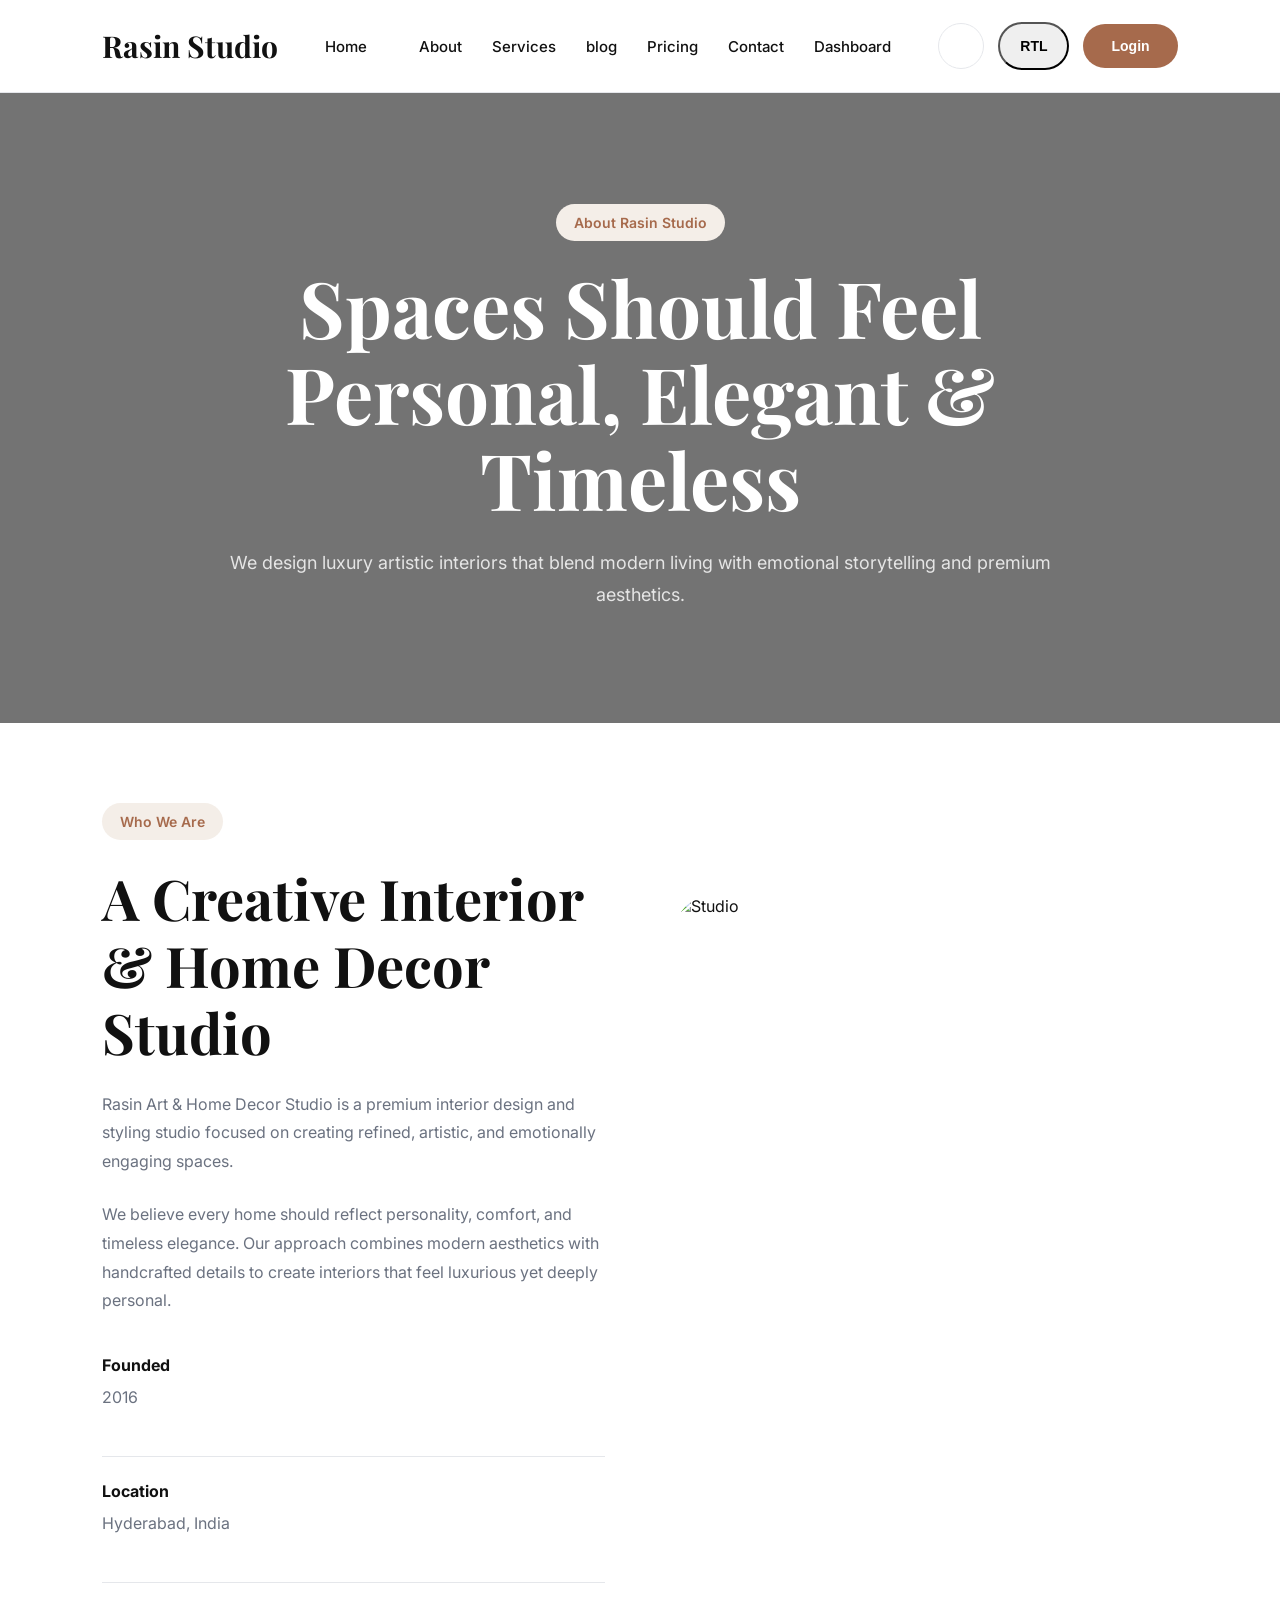
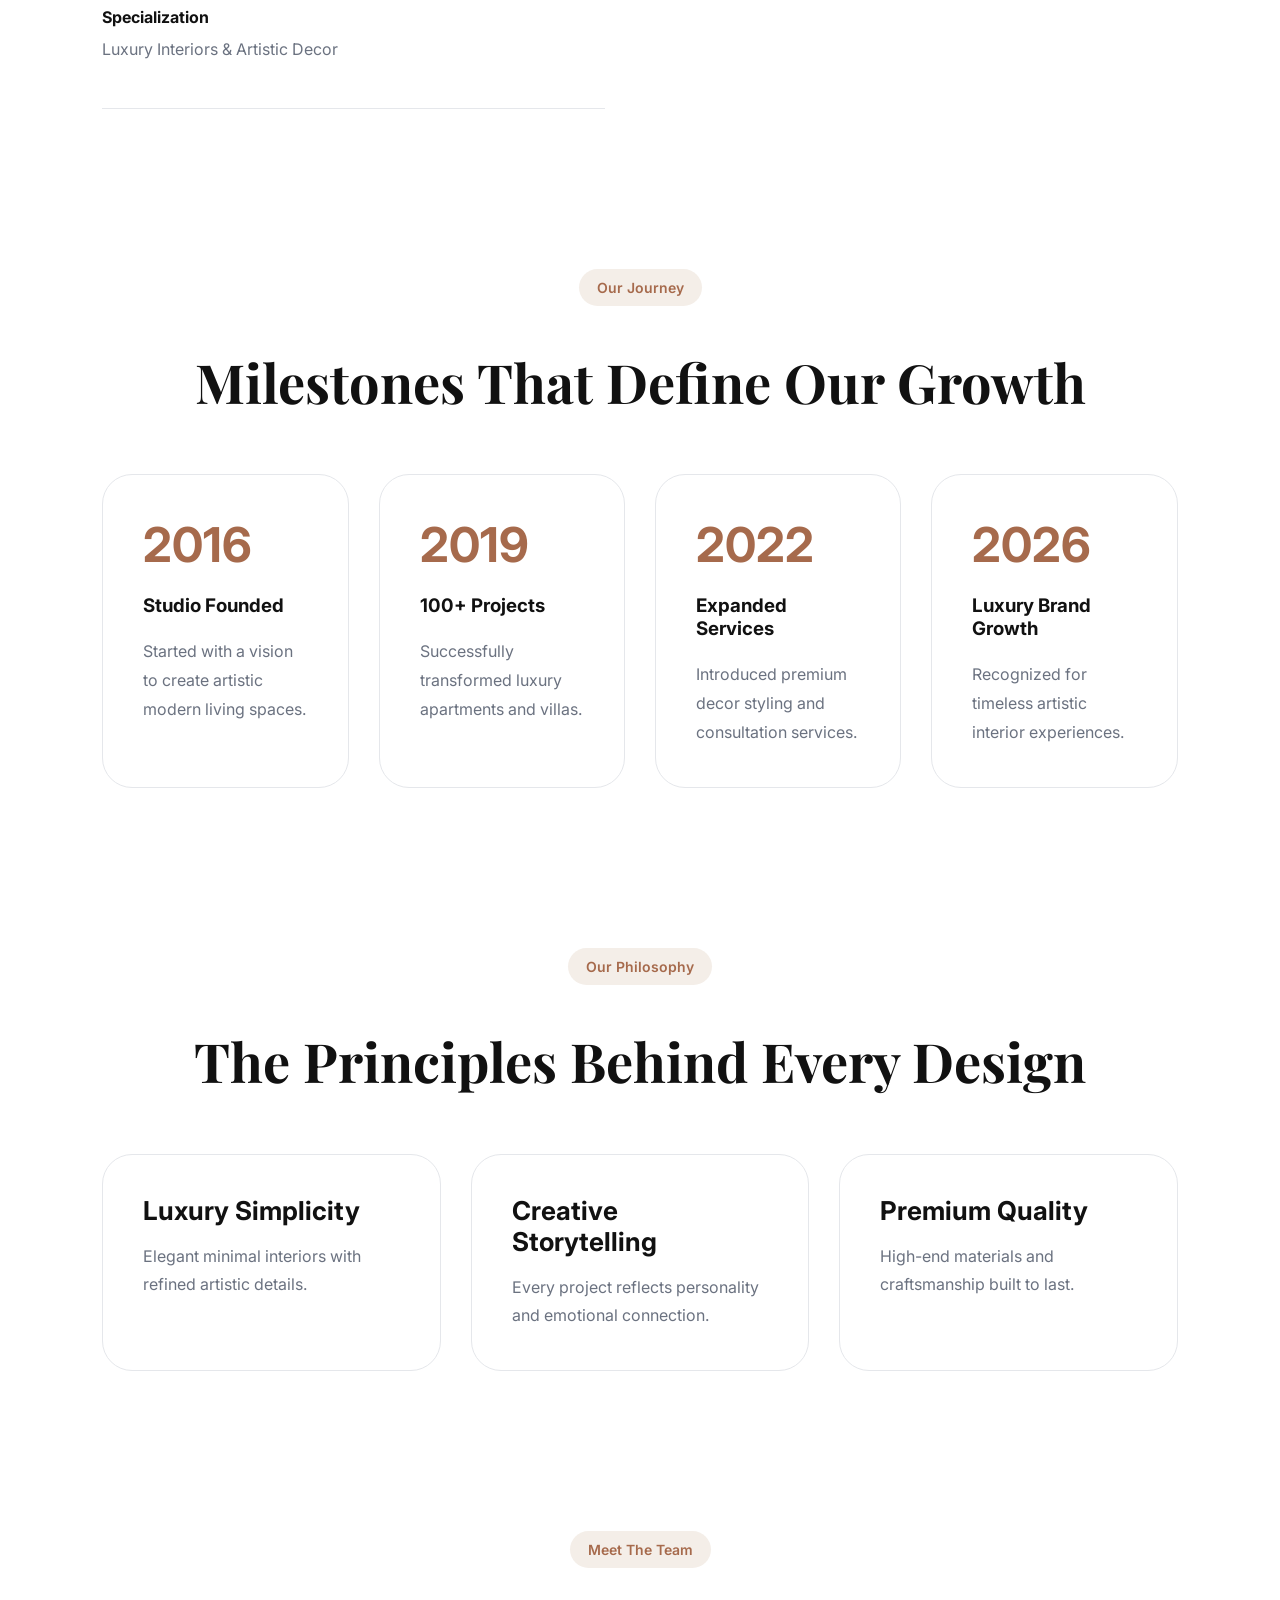
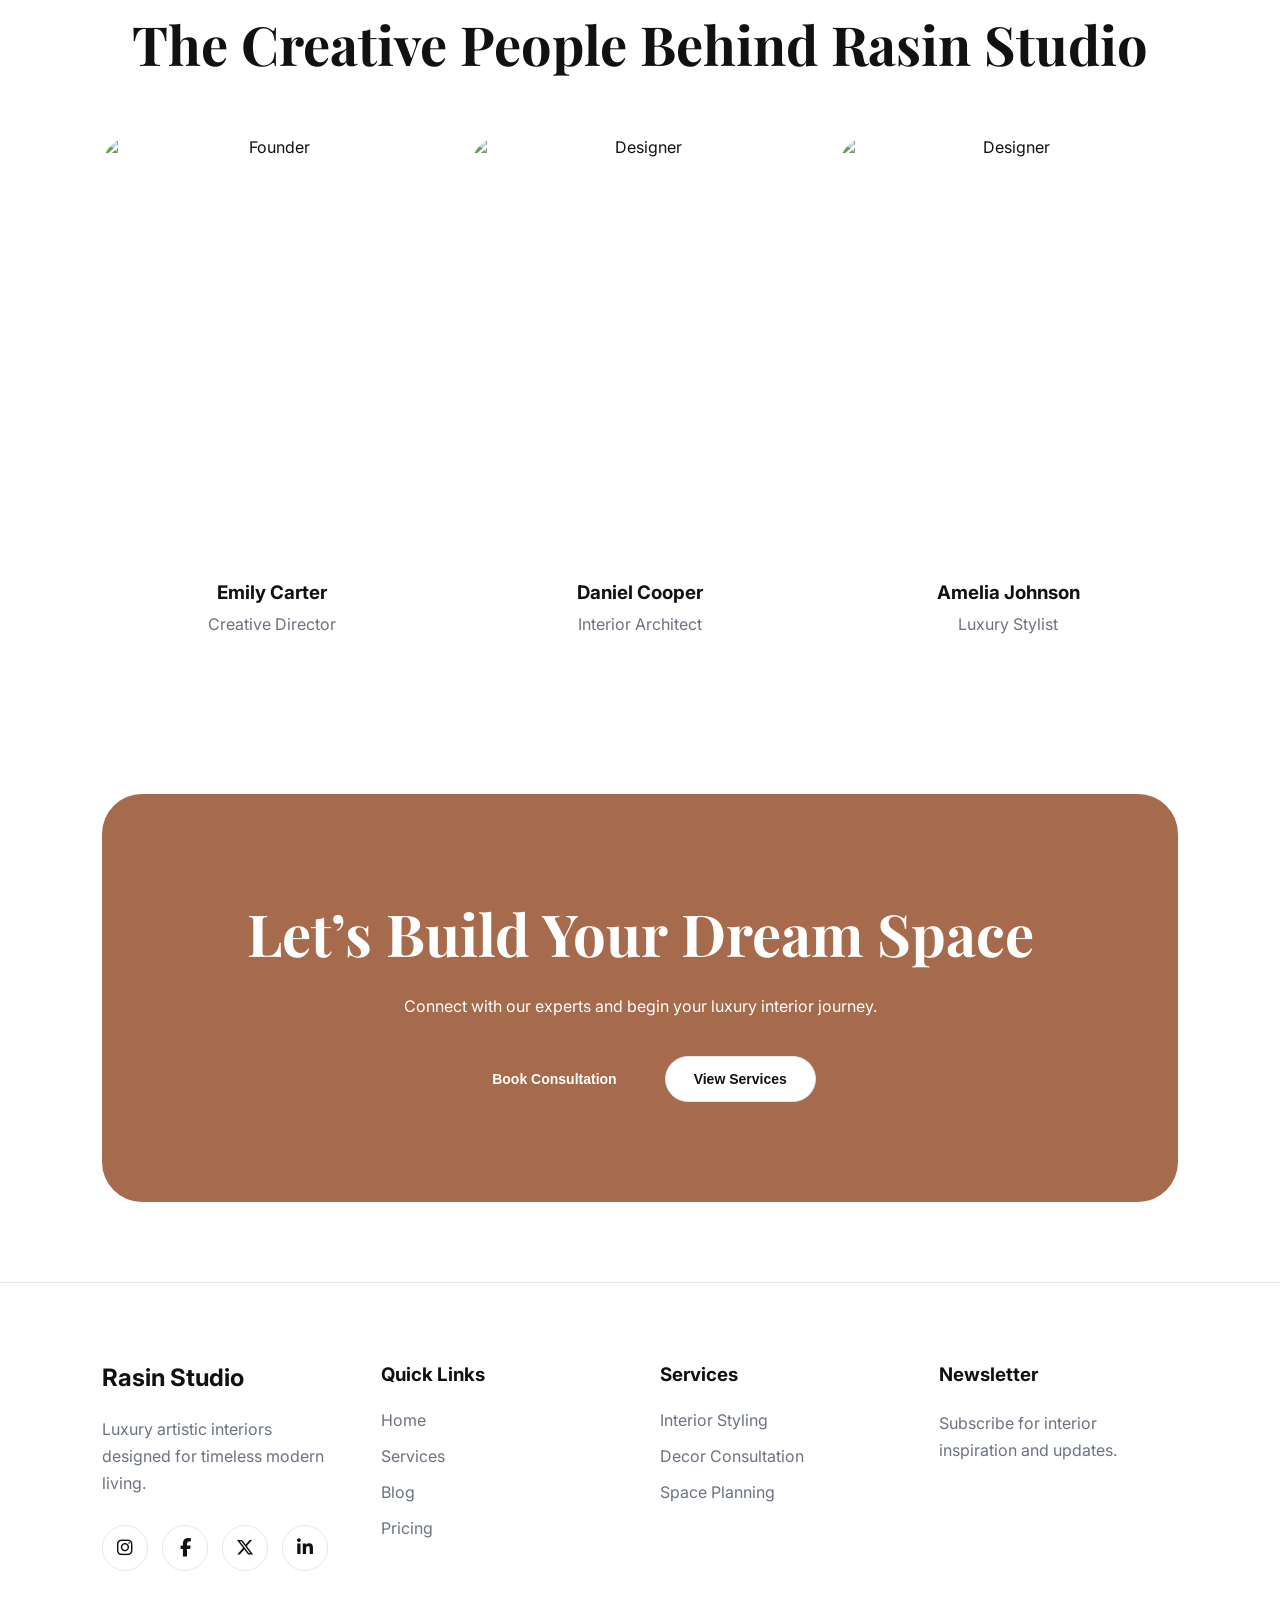
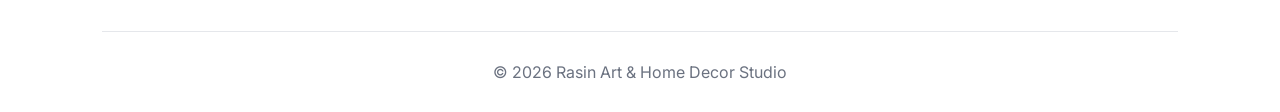
==== about.html @ 65323e66 "first commit" ====
<!DOCTYPE html>
<html lang="en">

<head>

  <meta charset="UTF-8">
  <meta name="viewport" content="width=device-width, initial-scale=1.0">

  <title>About Us - Rasin Studio</title>

  <!-- GOOGLE FONTS -->

  <link rel="preconnect" href="https://fonts.googleapis.com">
  <link rel="preconnect" href="https://fonts.gstatic.com" crossorigin>

  <link href="https://fonts.googleapis.com/css2?family=Inter:wght@400;500;600;700&family=Playfair+Display:wght@500;600;700&display=swap" rel="stylesheet">

  <!-- LUCIDE -->

  <script src="https://unpkg.com/lucide@latest"></script>

  <!-- FONT AWESOME -->

  <link rel="stylesheet" href="https://cdnjs.cloudflare.com/ajax/libs/font-awesome/6.5.1/css/all.min.css">

  <!-- CSS -->

  <link rel="stylesheet" href="about.css">

</head>

<body>

  <!-- TOP BAR -->

  

  <!-- HEADER -->

  <header class="header">

    <div class="logo">

      <h2>Rasin Studio</h2>

    </div>

    <nav class="navbar">

      <div class="nav-dropdown">

        <a href="#" class="nav-home">

          Home

          <i data-lucide="chevron-down"></i>

        </a>

        <div class="dropdown-menu">

          <a href="index.html">
            Home 1
          </a>

          <a href="home2.html">
            Home 2
          </a>

        </div>

      </div>

      <a href="about.html">About</a>
      <a href="#">Services</a>
      <a href="#">blog</a>
      <a href="#">Pricing</a>
      <a href="#">Contact</a>
      <a href="#">Dashboard</a>

    </nav>

    <div class="header-actions">

      <button class="icon-btn">
        <i data-lucide="moon"></i>
      </button>

      <button class="rtl-btn">
        RTL
      </button>

      <button class="primary-btn">
        Login
      </button>

    </div>

  </header>

  <!-- ABOUT HERO -->

  <section class="about-hero">

    <div class="hero-content">

      <span class="hero-tag">
        About Rasin Studio
      </span>

      <h1>
        Spaces Should Feel <br>
        Personal, Elegant & Timeless
      </h1>

      <p>
        We design luxury artistic interiors that blend modern living with emotional storytelling and premium aesthetics.
      </p>

    </div>

  </section>

  <!-- WHO WE ARE -->

  <section class="about-company">

    <div class="about-left">

      <span class="section-tag">
        Who We Are
      </span>

      <h2>
        A Creative Interior & Home Decor Studio
      </h2>

      <p>
        Rasin Art & Home Decor Studio is a premium interior design and styling studio focused on creating refined, artistic, and emotionally engaging spaces.
      </p>

      <p>
        We believe every home should reflect personality, comfort, and timeless elegance. Our approach combines modern aesthetics with handcrafted details to create interiors that feel luxurious yet deeply personal.
      </p>

      <div class="about-details">

        <div class="detail-item">

          <h4>Founded</h4>

          <p>2016</p>

        </div>

        <div class="detail-item">

          <h4>Location</h4>

          <p>Hyderabad, India</p>

        </div>

        <div class="detail-item">

          <h4>Specialization</h4>

          <p>Luxury Interiors & Artistic Decor</p>

        </div>

      </div>

    </div>

    <div class="about-right">

      <img src="https://images.unsplash.com/photo-1484154218962-a197022b5858?q=80&w=1200&auto=format&fit=crop" alt="Studio">

    </div>

  </section>

  <!-- OUR JOURNEY -->

  <section class="journey-section">

    <div class="section-title center">

      <span class="section-tag">
        Our Journey
      </span>

      <h2>
        Milestones That Define Our Growth
      </h2>

    </div>

    <div class="journey-grid">

      <div class="journey-card">

        <span>2016</span>

        <h3>Studio Founded</h3>

        <p>
          Started with a vision to create artistic modern living spaces.
        </p>

      </div>

      <div class="journey-card">

        <span>2019</span>

        <h3>100+ Projects</h3>

        <p>
          Successfully transformed luxury apartments and villas.
        </p>

      </div>

      <div class="journey-card">

        <span>2022</span>

        <h3>Expanded Services</h3>

        <p>
          Introduced premium decor styling and consultation services.
        </p>

      </div>

      <div class="journey-card">

        <span>2026</span>

        <h3>Luxury Brand Growth</h3>

        <p>
          Recognized for timeless artistic interior experiences.
        </p>

      </div>

    </div>

  </section>

  <!-- VALUES -->

  <section class="values-section">

    <div class="section-title center">

      <span class="section-tag">
        Our Philosophy
      </span>

      <h2>
        The Principles Behind Every Design
      </h2>

    </div>

    <div class="values-grid">

      <div class="value-card">

        <i data-lucide="sparkles"></i>

        <h3>Luxury Simplicity</h3>

        <p>
          Elegant minimal interiors with refined artistic details.
        </p>

      </div>

      <div class="value-card">

        <i data-lucide="palette"></i>

        <h3>Creative Storytelling</h3>

        <p>
          Every project reflects personality and emotional connection.
        </p>

      </div>

      <div class="value-card">

        <i data-lucide="shield-check"></i>

        <h3>Premium Quality</h3>

        <p>
          High-end materials and craftsmanship built to last.
        </p>

      </div>

    </div>

  </section>

  <!-- TEAM -->

  <section class="team-section">

    <div class="section-title center">

      <span class="section-tag">
        Meet The Team
      </span>

      <h2>
        The Creative People Behind Rasin Studio
      </h2>

    </div>

    <div class="team-grid">

      <div class="team-card">

        <img src="https://images.unsplash.com/photo-1494790108377-be9c29b29330?q=80&w=1200&auto=format&fit=crop" alt="Founder">

        <h3>Emily Carter</h3>

        <p>Creative Director</p>

      </div>

      <div class="team-card">

        <img src="https://images.unsplash.com/photo-1500648767791-00dcc994a43e?q=80&w=1200&auto=format&fit=crop" alt="Designer">

        <h3>Daniel Cooper</h3>

        <p>Interior Architect</p>

      </div>

      <div class="team-card">

        <img src="https://images.unsplash.com/photo-1438761681033-6461ffad8d80?q=80&w=1200&auto=format&fit=crop" alt="Designer">

        <h3>Amelia Johnson</h3>

        <p>Luxury Stylist</p>

      </div>

    </div>

  </section>

  <!-- CTA -->

  <section class="cta-section">

    <div class="cta-box">

      <h2>
        Let’s Build Your Dream Space
      </h2>

      <p>
        Connect with our experts and begin your luxury interior journey.
      </p>

      <div class="cta-buttons">

        <button class="primary-btn">
          Book Consultation
        </button>

        <button class="secondary-btn white-btn">
          View Services
        </button>

      </div>

    </div>

  </section>

  <!-- FOOTER -->

  <footer class="footer">

    <div class="footer-grid">

      <div>

        <h2>Rasin Studio</h2>

        <p>
          Luxury artistic interiors designed for timeless modern living.
        </p>

        <div class="social-icons">

          <a href="#">
            <i class="fa-brands fa-instagram"></i>
          </a>

          <a href="#">
            <i class="fa-brands fa-facebook-f"></i>
          </a>

          <a href="#">
            <i class="fa-brands fa-x-twitter"></i>
          </a>

          <a href="#">
            <i class="fa-brands fa-linkedin-in"></i>
          </a>

        </div>

      </div>

      <div>

        <h3>Quick Links</h3>

        <a href="#">Home</a>
        <a href="#">Services</a>
        <a href="#">Blog</a>
        <a href="#">Pricing</a>

      </div>

      <div>

        <h3>Services</h3>

        <a href="#">Interior Styling</a>
        <a href="#">Decor Consultation</a>
        <a href="#">Space Planning</a>

      </div>

      <div>

        <h3>Newsletter</h3>

        <p>
          Subscribe for interior inspiration and updates.
        </p>

      </div>

    </div>

    <div class="footer-bottom">

      <p>
        © 2026 Rasin Art & Home Decor Studio
      </p>

    </div>

  </footer>

  <!-- ICONS -->

  <script>
    lucide.createIcons();
  </script>

</body>

</html>
---- about.css ----
/* RESET */

*{
  margin:0;
  padding:0;
  box-sizing:border-box;
}

/* ROOT */

:root{

  --primary-color:#A66A4C;
  --secondary-color:#F4EEE8;

  --bg-color:#ffffff;
  --card-bg:#ffffff;

  --text-color:#111111;
  --light-text:#6B7280;

  --border-color:#E5E7EB;
}

/* BODY */

body{

  font-family:'Inter',sans-serif;

  background:var(--bg-color);

  color:var(--text-color);

  overflow-x:hidden;
}

/* GLOBAL */

img{
  width:100%;
  display:block;
}

section{
  padding:80px 8%;
}

a{
  text-decoration:none;
}

.center{
  text-align:center;
}


/* HEADER */

.header{

  width:100%;

  padding:22px 8%;

  display:flex;
  align-items:center;
  justify-content:space-between;

  position:sticky;
  top:0;

  z-index:1000;

  background:rgba(255,255,255,0.9);

  backdrop-filter:blur(12px);

  border-bottom:1px solid var(--border-color);
}

/* LOGO */

.logo h2{

  font-family:'Playfair Display',serif;

  font-size:30px;
}

/* NAVBAR */

.navbar{

  display:flex;
  align-items:center;

  gap:30px;
}

.navbar a{

  color:var(--text-color);

  font-size:15px;
  font-weight:500;

  transition:0.3s ease;
}

.navbar a:hover{

  color:var(--primary-color);
}

/* DROPDOWN */

.nav-dropdown{

  position:relative;
}

/* HOME LINK */

.nav-home{

  display:flex;
  align-items:center;

  gap:6px;
}

/* ICON */

.nav-home i{

  width:16px;
  height:16px;

  transition:0.3s ease;
}

/* ROTATE */

.nav-dropdown:hover .nav-home i{

  transform:rotate(180deg);
}

/* MENU */

.dropdown-menu{

  position:absolute;

  top:40px;
  left:0;

  width:180px;

  background:var(--card-bg);

  border:1px solid var(--border-color);

  border-radius:18px;

  padding:14px;

  display:flex;
  flex-direction:column;

  gap:10px;

  opacity:0;
  visibility:hidden;

  transform:translateY(10px);

  transition:0.3s ease;

  z-index:999;
}

/* SHOW */

.nav-dropdown:hover .dropdown-menu{

  opacity:1;
  visibility:visible;

  transform:translateY(0);
}

/* DROPDOWN LINKS */

.dropdown-menu a{

  padding:10px 14px;

  border-radius:12px;
}

.dropdown-menu a:hover{

  background:var(--secondary-color);

  color:var(--primary-color);
}

/* ACTIONS */

.header-actions{

  display:flex;
  align-items:center;

  gap:14px;
}

/* BUTTONS */

.primary-btn,
.secondary-btn{

  padding:14px 28px;

  border-radius:999px;

  font-size:14px;
  font-weight:600;

  cursor:pointer;

  transition:0.3s ease;
}

/* PRIMARY */

.primary-btn{

  background:var(--primary-color);

  color:white;

  border:none;
}

.primary-btn:hover{

  transform:translateY(-3px);
}
.rtl-btn{
   padding: 14px 20px;

  border-radius: 999px;

  font-size: 14px;
  font-weight: 600;

  cursor: pointer;

  transition: var(--transition);
}

/* SECONDARY */

.secondary-btn{

  background:transparent;

  border:1px solid var(--border-color);

  color:var(--text-color);
}

.secondary-btn:hover{

  border-color:var(--primary-color);

  color:var(--primary-color);
}

/* WHITE BTN */

.white-btn{

  background:white;

  color:#111111;
}

/* ICON BUTTON */

.icon-btn{

  width:46px;
  height:46px;

  border-radius:50%;

  border:1px solid var(--border-color);

  background:transparent;

  display:flex;
  align-items:center;
  justify-content:center;

  cursor:pointer;

  color:var(--text-color);
}

/* HERO */

.about-hero{

  min-height:70vh;

  display:flex;
  align-items:center;
  justify-content:center;

  text-align:center;

  background-image:url('https://images.unsplash.com/photo-1505693416388-ac5ce068fe85?q=80&w=1400&auto=format&fit=crop');

  background-size:cover;
  background-position:center;

  position:relative;
}

.about-hero::before{

  content:"";

  position:absolute;

  inset:0;

  background:rgba(0,0,0,0.55);
}

.hero-content{

  position:relative;

  z-index:10;

  max-width:900px;
}

/* TAG */

.hero-tag,
.section-tag{

  display:inline-block;

  padding:10px 18px;

  background:var(--secondary-color);

  color:var(--primary-color);

  border-radius:999px;

  margin-bottom:24px;

  font-size:14px;
  font-weight:600;
}

/* HERO TEXT */

.hero-content h1{

  font-size:78px;

  line-height:1.1;

  color:white;

  font-family:'Playfair Display',serif;

  margin-bottom:24px;
}

.hero-content p{

  font-size:18px;

  line-height:1.8;

  color:#e5e5e5;
}

/* ABOUT COMPANY */

.about-company{

  display:grid;
  grid-template-columns:repeat(2,1fr);

  gap:70px;

  align-items:center;
}

/* LEFT */

.about-left h2{

  font-size:56px;

  line-height:1.2;

  font-family:'Playfair Display',serif;

  margin-bottom:24px;
}

.about-left p{

  color:var(--light-text);

  line-height:1.8;

  margin-bottom:24px;
}

/* DETAILS */

.about-details{

  display:flex;
  flex-direction:column;

  gap:24px;

  margin-top:40px;
}

.detail-item{

  padding-bottom:20px;

  border-bottom:1px solid var(--border-color);
}

.detail-item h4{

  margin-bottom:8px;
}

/* RIGHT IMAGE */

.about-right img{

  height:720px;

  object-fit:cover;

  border-radius:36px;
}

/* SECTION TITLE */

.section-title{

  margin-bottom:60px;
}

.section-title h2{

  font-size:54px;

  line-height:1.2;

  font-family:'Playfair Display',serif;

  margin-top:20px;
}

/* JOURNEY */

.journey-grid{

  display:grid;
  grid-template-columns:repeat(4,1fr);

  gap:30px;
}

.journey-card{

  padding:40px;

  border-radius:30px;

  background:var(--card-bg);

  border:1px solid var(--border-color);
}

.journey-card span{

  font-size:48px;

  color:var(--primary-color);

  font-weight:700;
}

.journey-card h3{

  margin:20px 0;
}

.journey-card p{

  color:var(--light-text);

  line-height:1.8;
}

/* VALUES */

.values-grid{

  display:grid;
  grid-template-columns:repeat(3,1fr);

  gap:30px;
}

.value-card{

  padding:40px;

  border-radius:30px;

  background:var(--card-bg);

  border:1px solid var(--border-color);

  transition:0.3s ease;
}

.value-card:hover{

  transform:translateY(-8px);
}

.value-card i{

  width:52px;
  height:52px;

  color:var(--primary-color);

  margin-bottom:24px;
}

.value-card h3{

  font-size:26px;

  margin-bottom:16px;
}

.value-card p{

  color:var(--light-text);

  line-height:1.8;
}

/* TEAM */

.team-grid{

  display:grid;
  grid-template-columns:repeat(3,1fr);

  gap:30px;
}

.team-card{

  text-align:center;
}

.team-card img{

  height:420px;

  object-fit:cover;

  border-radius:30px;

  margin-bottom:24px;
}

.team-card h3{

  margin-bottom:10px;
}

.team-card p{

  color:var(--light-text);
}

/* CTA */

.cta-box{

  padding:100px;

  border-radius:40px;

  background:var(--primary-color);

  text-align:center;

  color:white;
}

.cta-box h2{

  font-size:58px;

  font-family:'Playfair Display',serif;

  margin-bottom:24px;
}

.cta-box p{

  margin-bottom:40px;
}

.cta-buttons{

  display:flex;
  justify-content:center;

  gap:20px;
}

/* FOOTER */

.footer{

  padding:80px 8% 30px;

  border-top:1px solid var(--border-color);
}

/* GRID */

.footer-grid{

  display:grid;
  grid-template-columns:repeat(4,1fr);

  gap:40px;
}

/* TITLES */

.footer-grid h2,
.footer-grid h3{

  margin-bottom:24px;
}

/* PARAGRAPH */

.footer-grid p{

  color:var(--light-text);

  line-height:1.7;
}

/* LINKS */

.footer-grid a{

  display:block;

  width:fit-content;

  color:var(--light-text);

  margin-bottom:16px;

  transition:0.3s ease;
}

.footer-grid a:hover{

  color:var(--primary-color);
}

/* SOCIAL */

.social-icons{

  display:flex;
  align-items:center;

  gap:14px;

  margin-top:28px;
}

.social-icons a{

  width:46px;
  height:46px;

  margin-bottom:0;

  border-radius:50%;

  border:1px solid var(--border-color);

  display:flex;
  align-items:center;
  justify-content:center;

  font-size:18px;

  color:var(--text-color);

  transition:0.3s ease;
}

.social-icons a:hover{

  background:var(--primary-color);

  border-color:var(--primary-color);

  color:white;

  transform:translateY(-4px);
}

/* FOOTER BOTTOM */

.footer-bottom{

  margin-top:60px;

  padding-top:30px;

  border-top:1px solid var(--border-color);

  text-align:center;

  color:var(--light-text);
}

/* RESPONSIVE */

@media(max-width:1200px){

  .journey-grid,
  .values-grid,
  .team-grid{

    grid-template-columns:repeat(2,1fr);
  }
}

@media(max-width:992px){

  .navbar{
    display:none;
  }

  .about-company{

    grid-template-columns:1fr;
  }

  .hero-content h1{

    font-size:56px;
  }

  .section-title h2,
  .about-left h2{

    font-size:42px;
  }

  .footer-grid{

    grid-template-columns:repeat(2,1fr);
  }
}

@media(max-width:768px){

  section{

    padding:70px 5%;
  }

  .header{

    padding:20px 5%;
  }

  .journey-grid,
  .values-grid,
  .team-grid,
  .footer-grid{

    grid-template-columns:1fr;
  }

  .hero-content h1{

    font-size:42px;
  }

  .about-right img{

    height:450px;
  }

  .cta-box{

    padding:60px 30px;
  }

  .cta-buttons{

    flex-direction:column;
  }
}
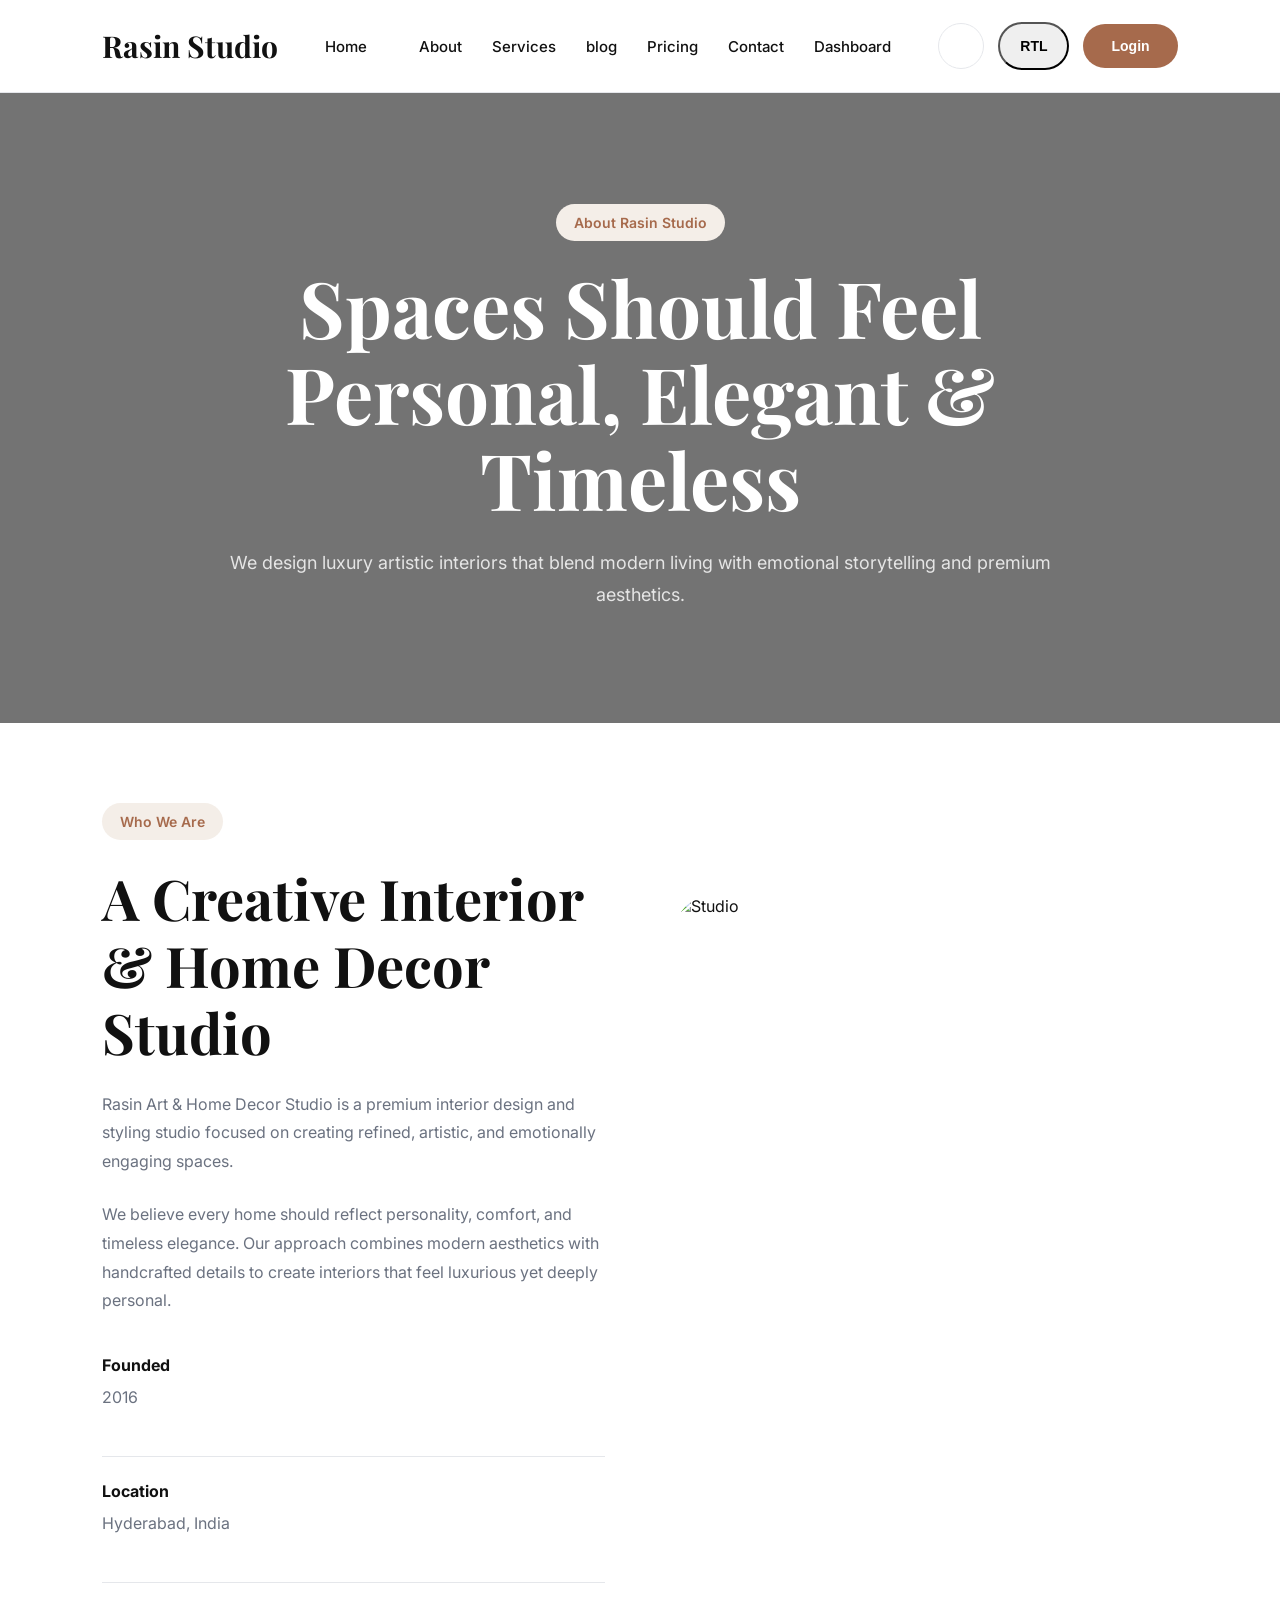
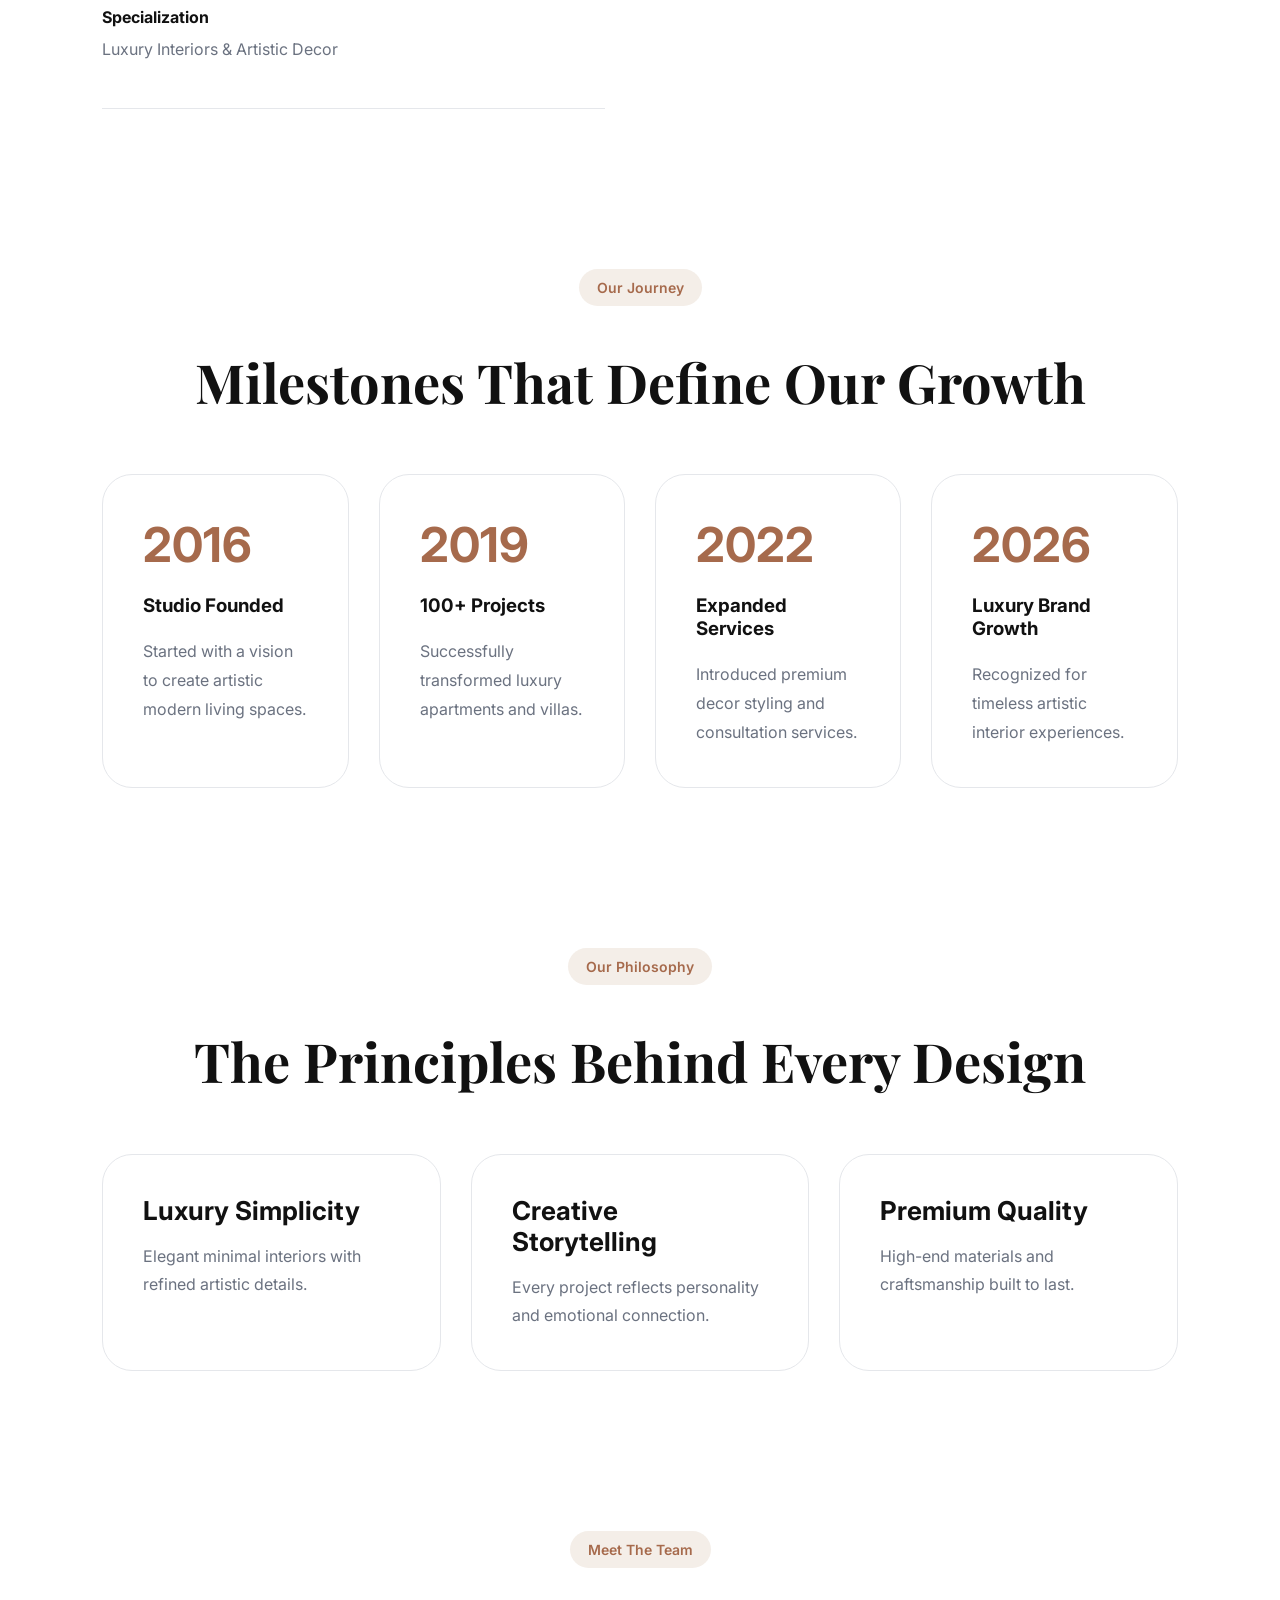
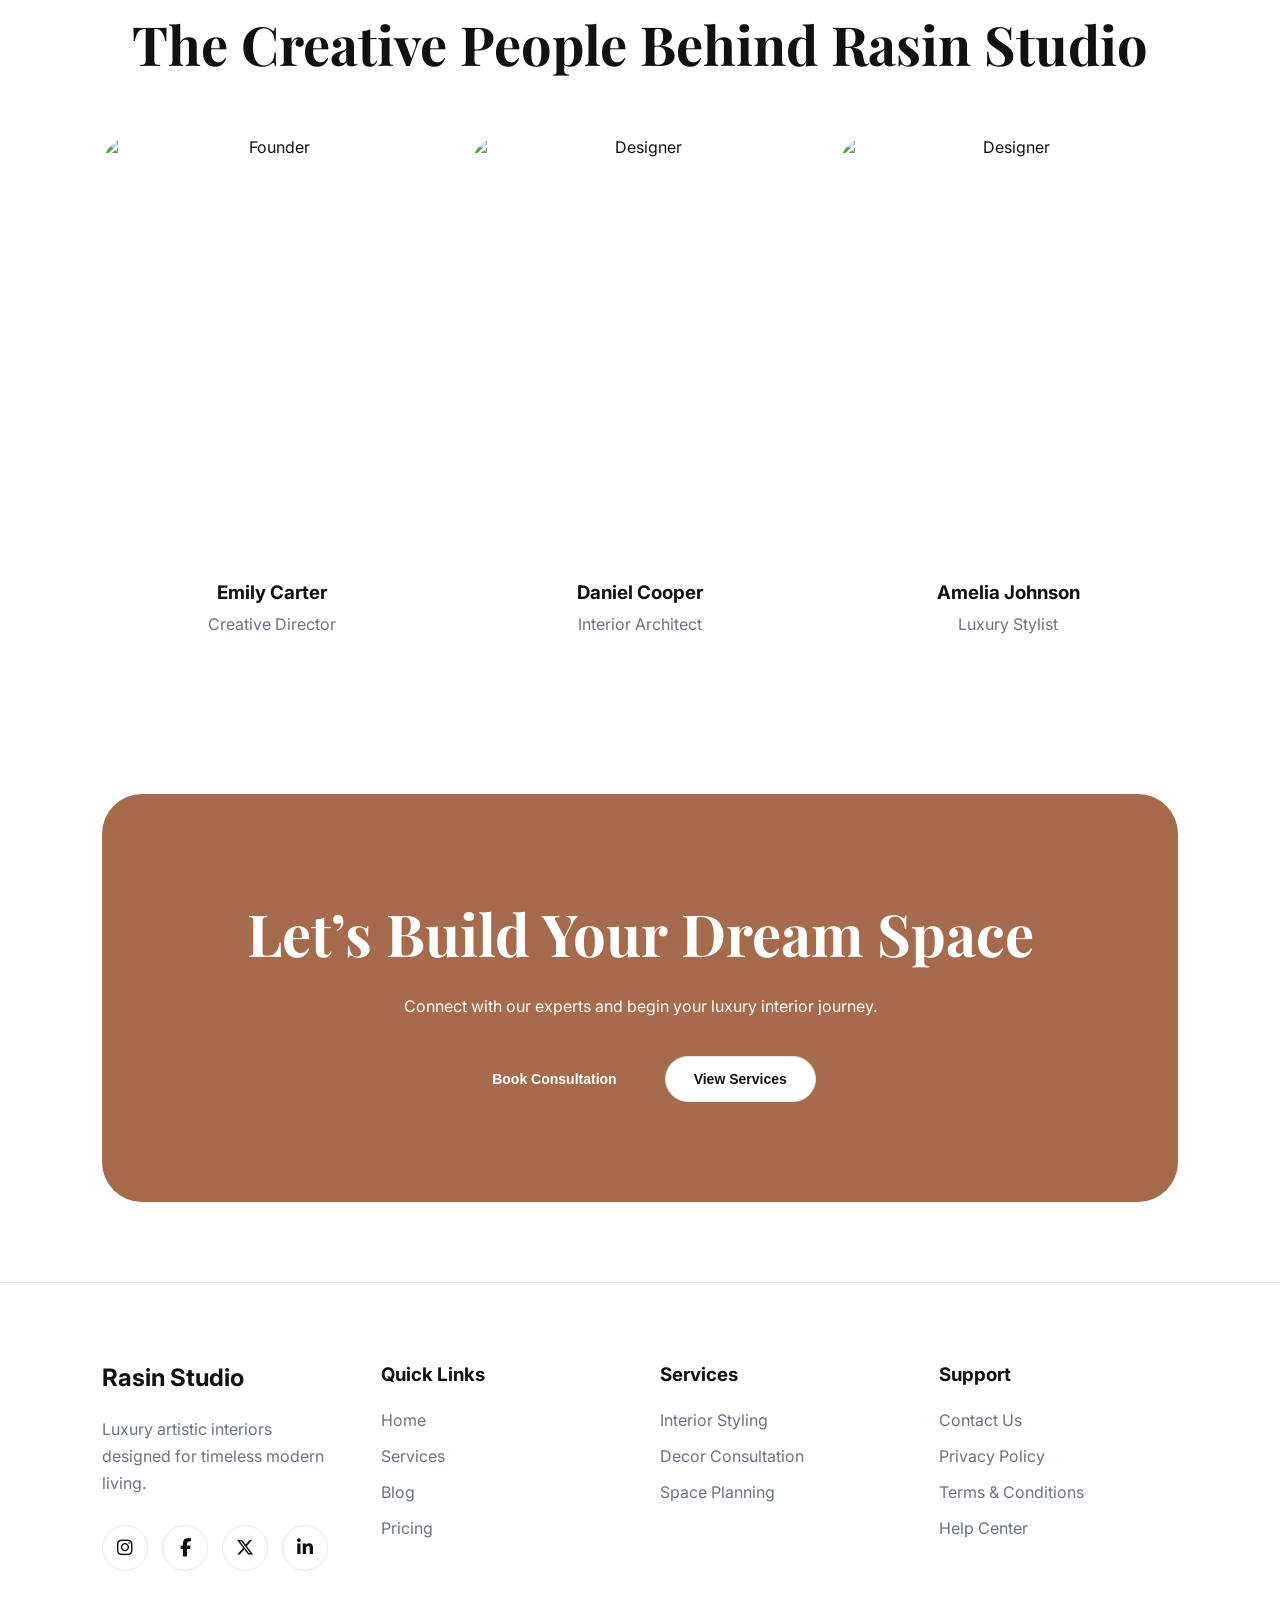
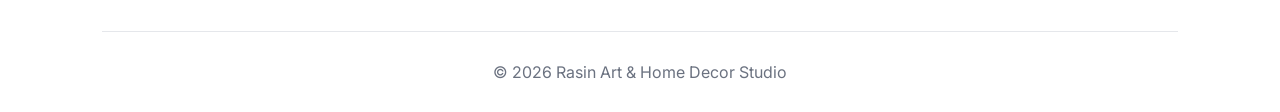
==== commit 058084bc: "first commit" ====
--- a/about.html
+++ b/about.html
@@ -72,7 +72,7 @@
       </div>
 
       <a href="about.html">About</a>
-      <a href="#">Services</a>
+      <a href="Services.html">Services</a>
       <a href="#">blog</a>
       <a href="#">Pricing</a>
       <a href="#">Contact</a>
@@ -450,11 +450,15 @@
 
       <div>
 
-        <h3>Newsletter</h3>
-
-        <p>
-          Subscribe for interior inspiration and updates.
-        </p>
+        <h3>Support</h3>
+
+  <a href="#">Contact Us</a>
+
+  <a href="#">Privacy Policy</a>
+
+  <a href="#">Terms & Conditions</a>
+
+  <a href="#">Help Center</a>
 
       </div>
 
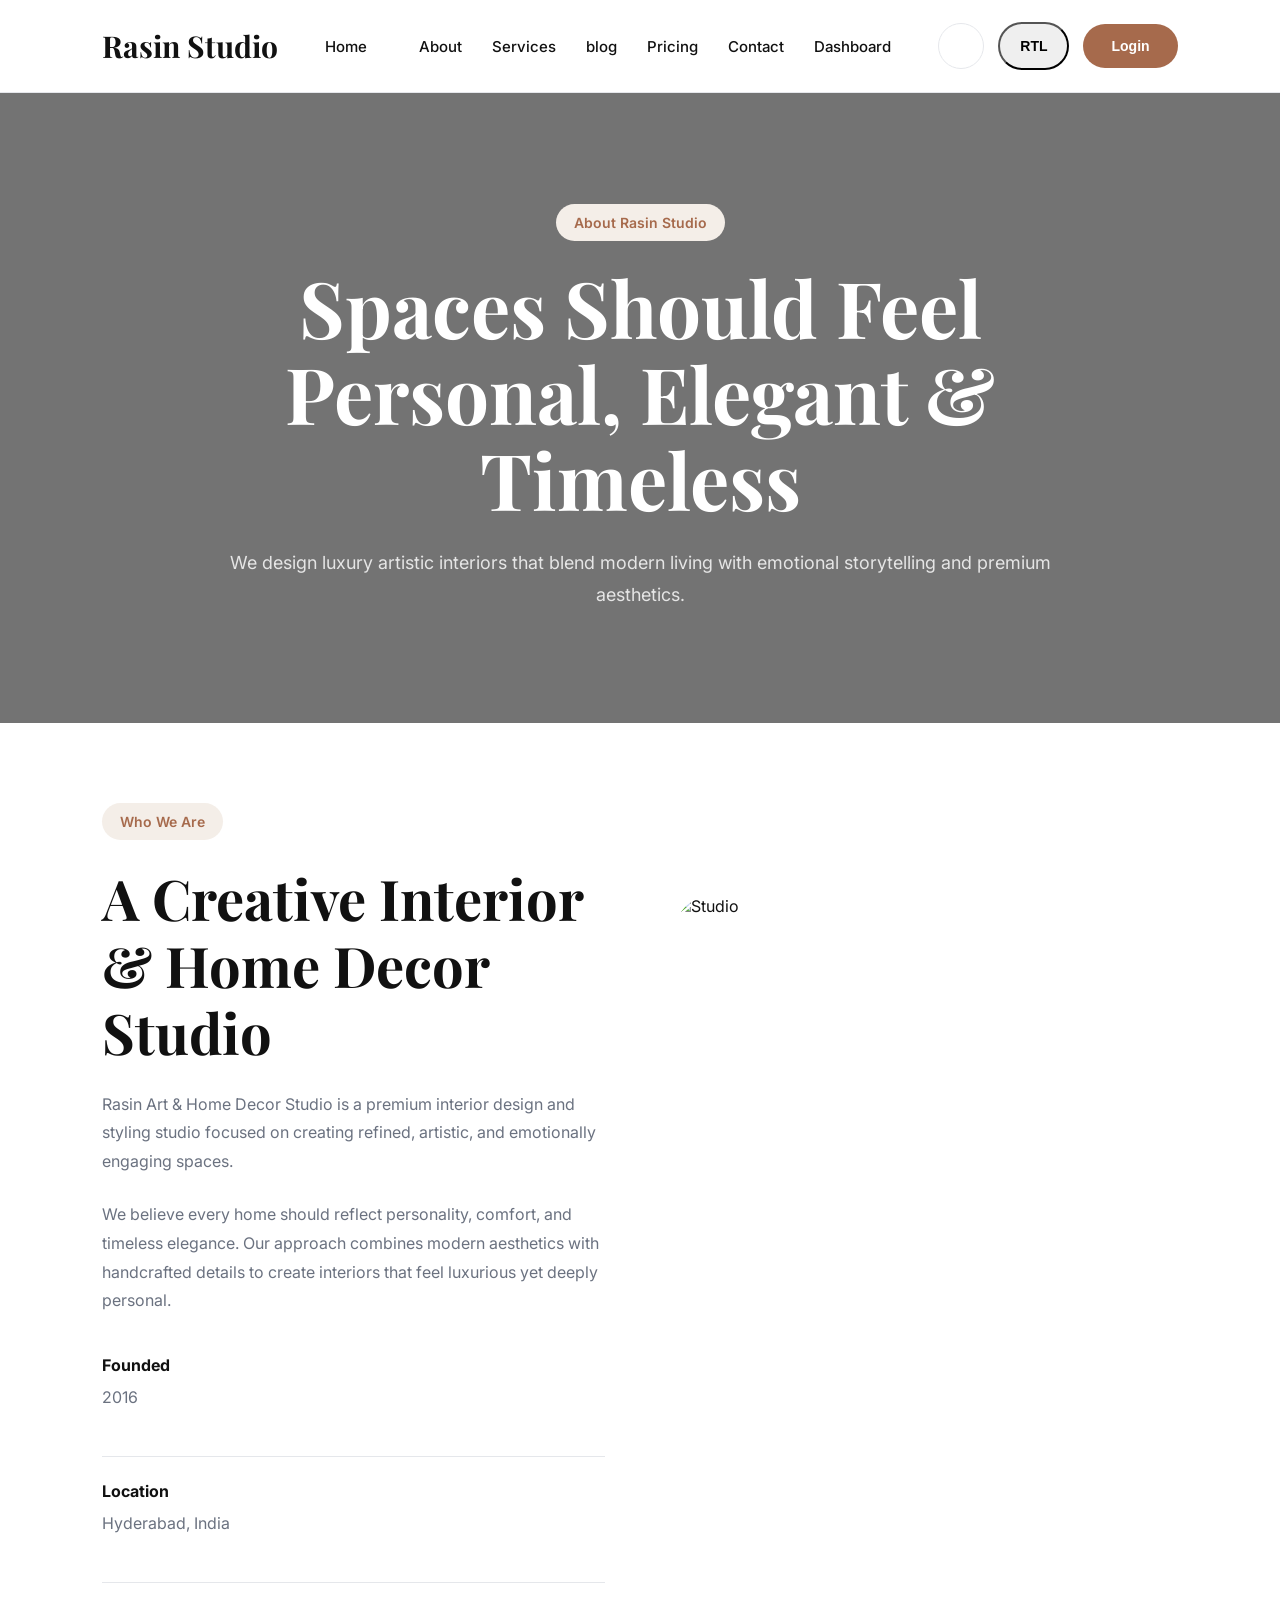
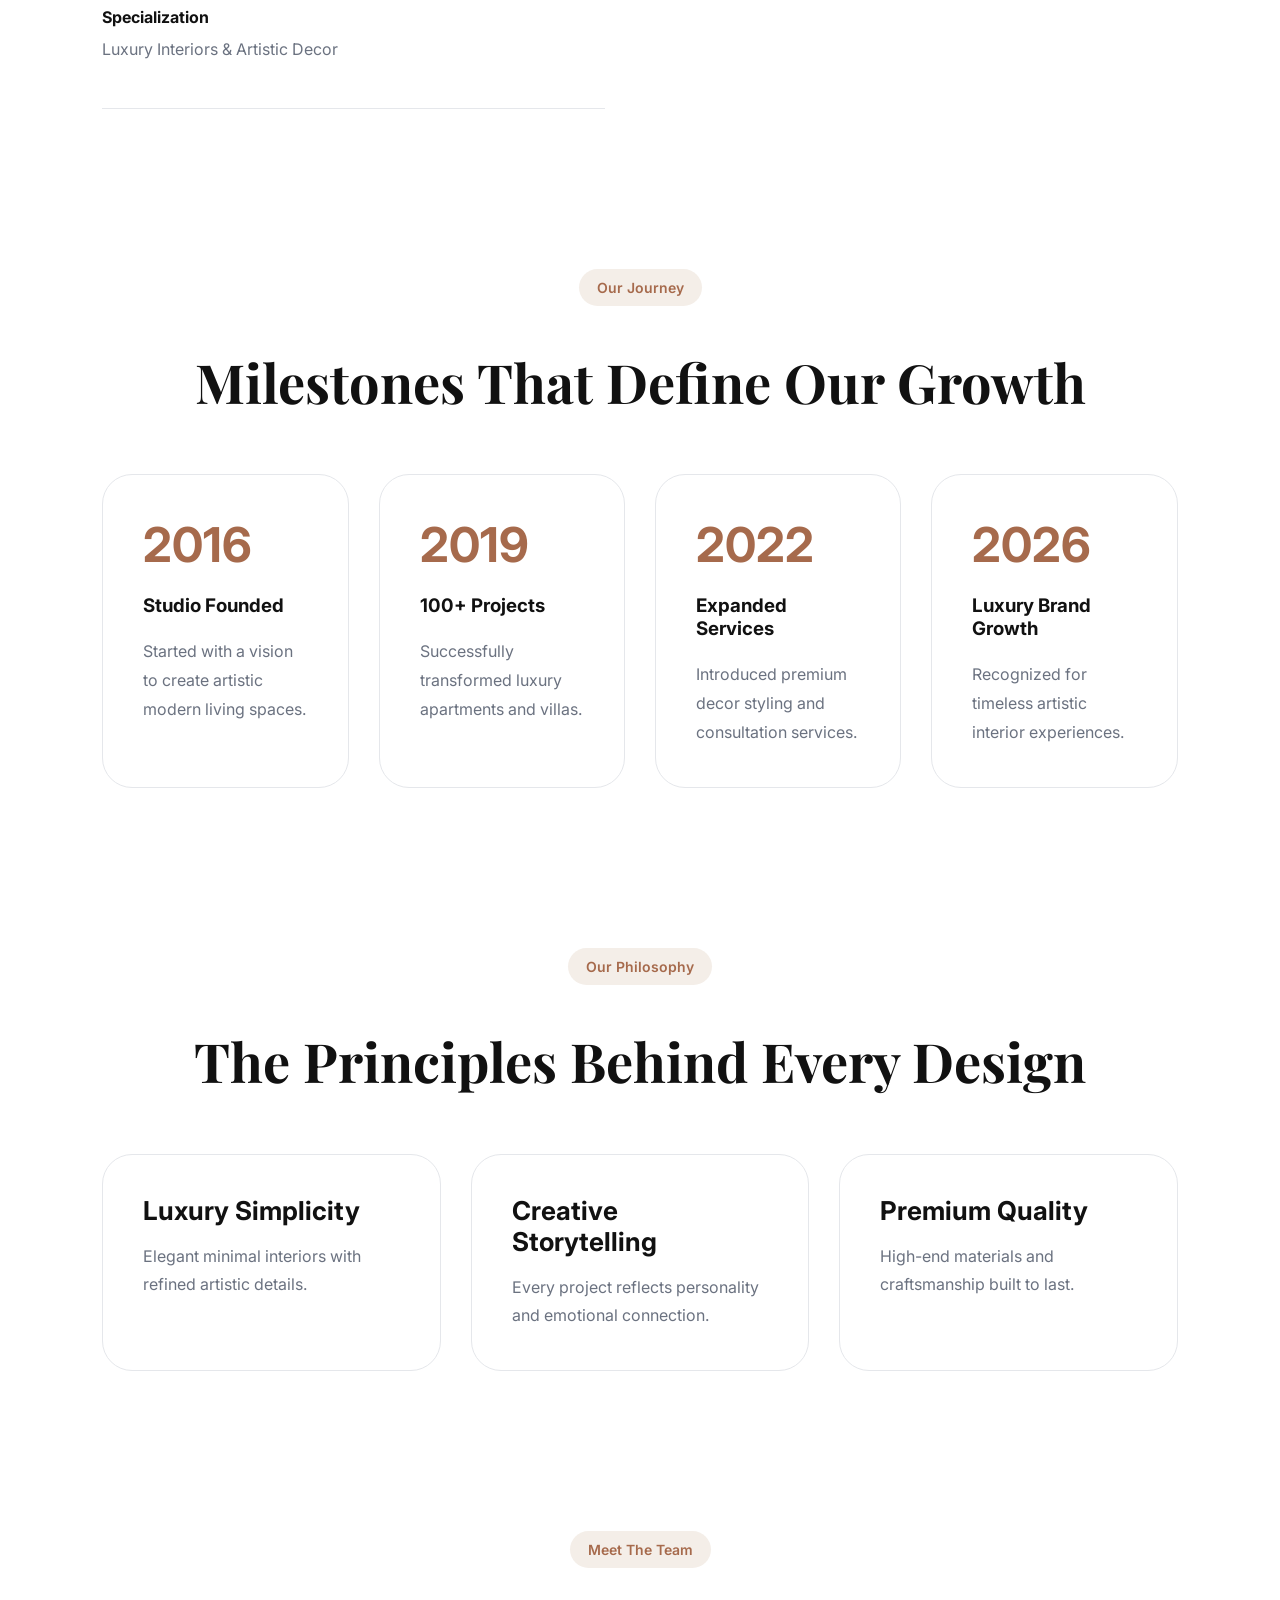
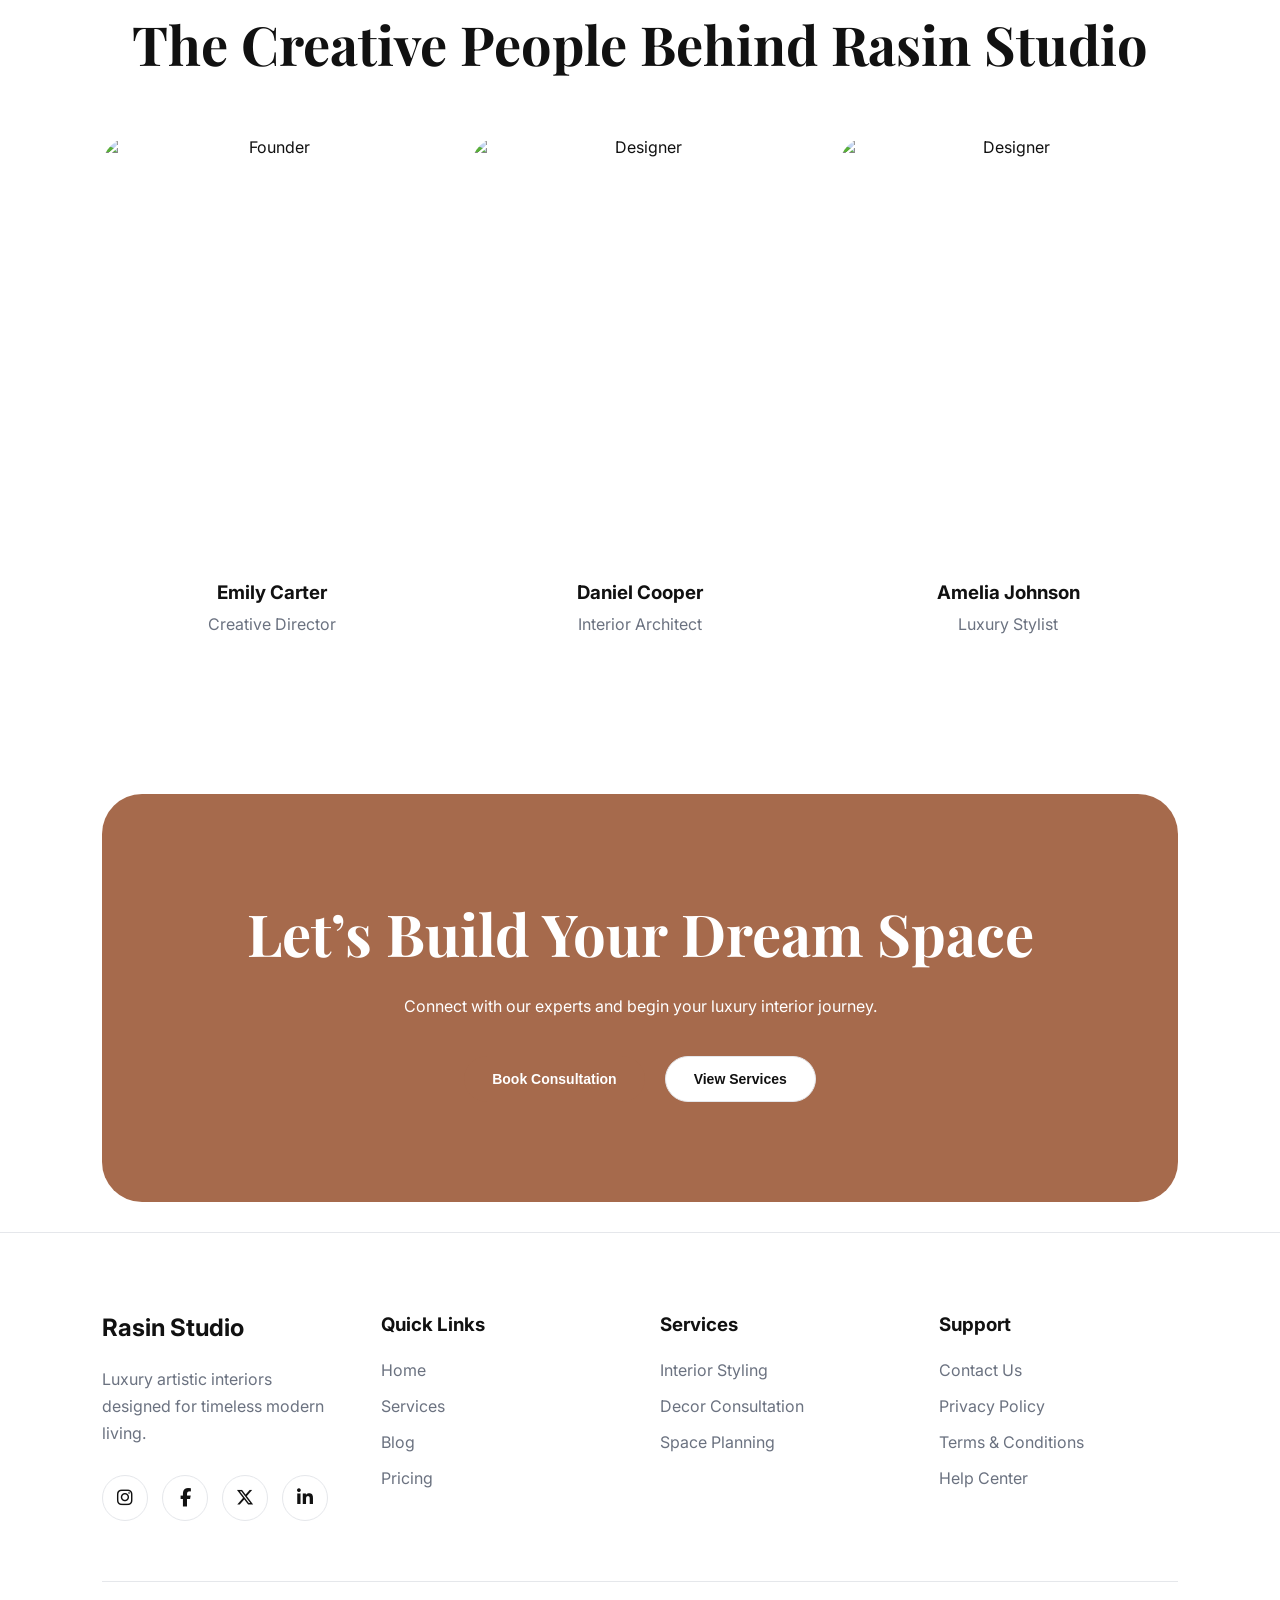
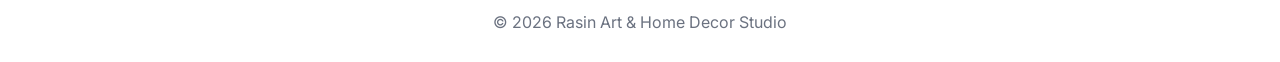
==== commit aa74b8b0: "first commit" ====
--- a/about.html
+++ b/about.html
@@ -73,7 +73,7 @@
 
       <a href="about.html">About</a>
       <a href="Services.html">Services</a>
-      <a href="#">blog</a>
+      <a href="blog.html">blog</a>
       <a href="#">Pricing</a>
       <a href="#">Contact</a>
       <a href="#">Dashboard</a>
--- a/about.css
+++ b/about.css
@@ -753,6 +753,10 @@
 
 /* FOOTER BOTTOM */
 
+.footer{
+  margin-top: -50px;
+}
+
 .footer-bottom{
 
   margin-top:60px;
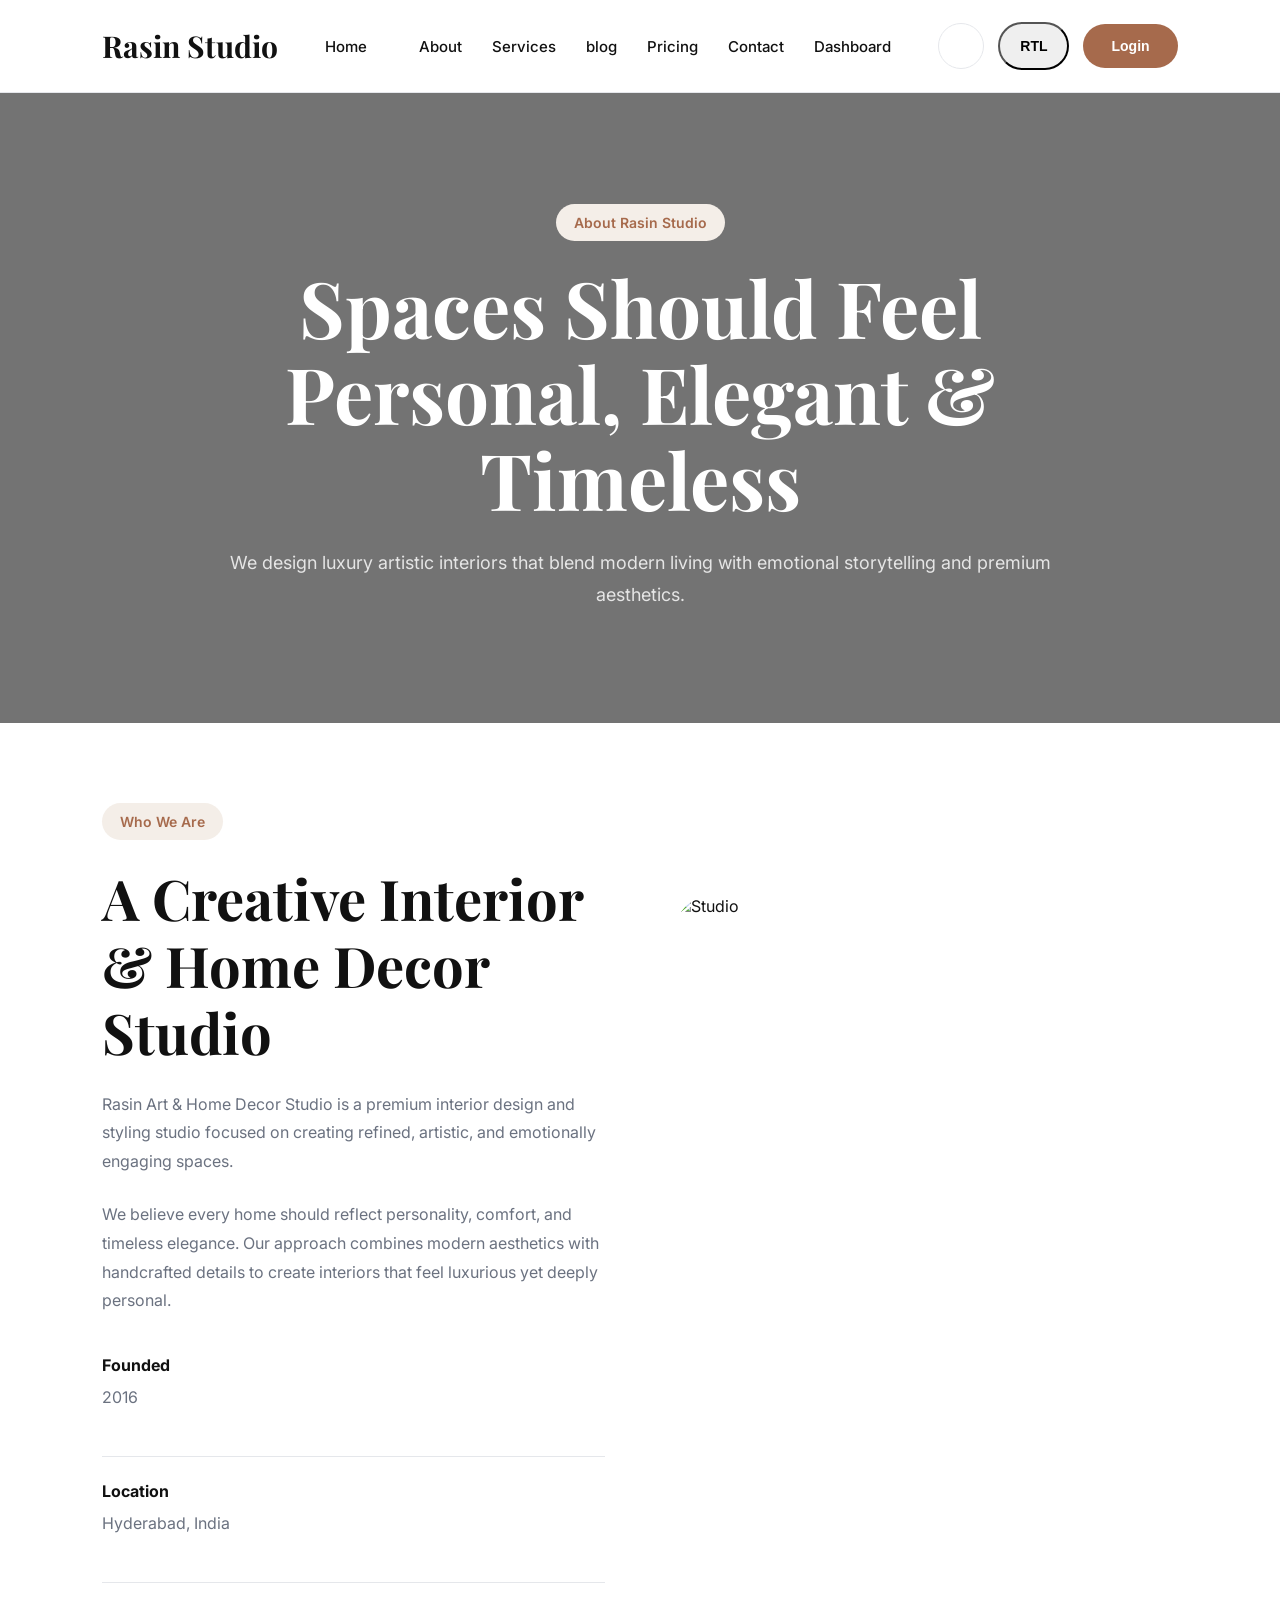
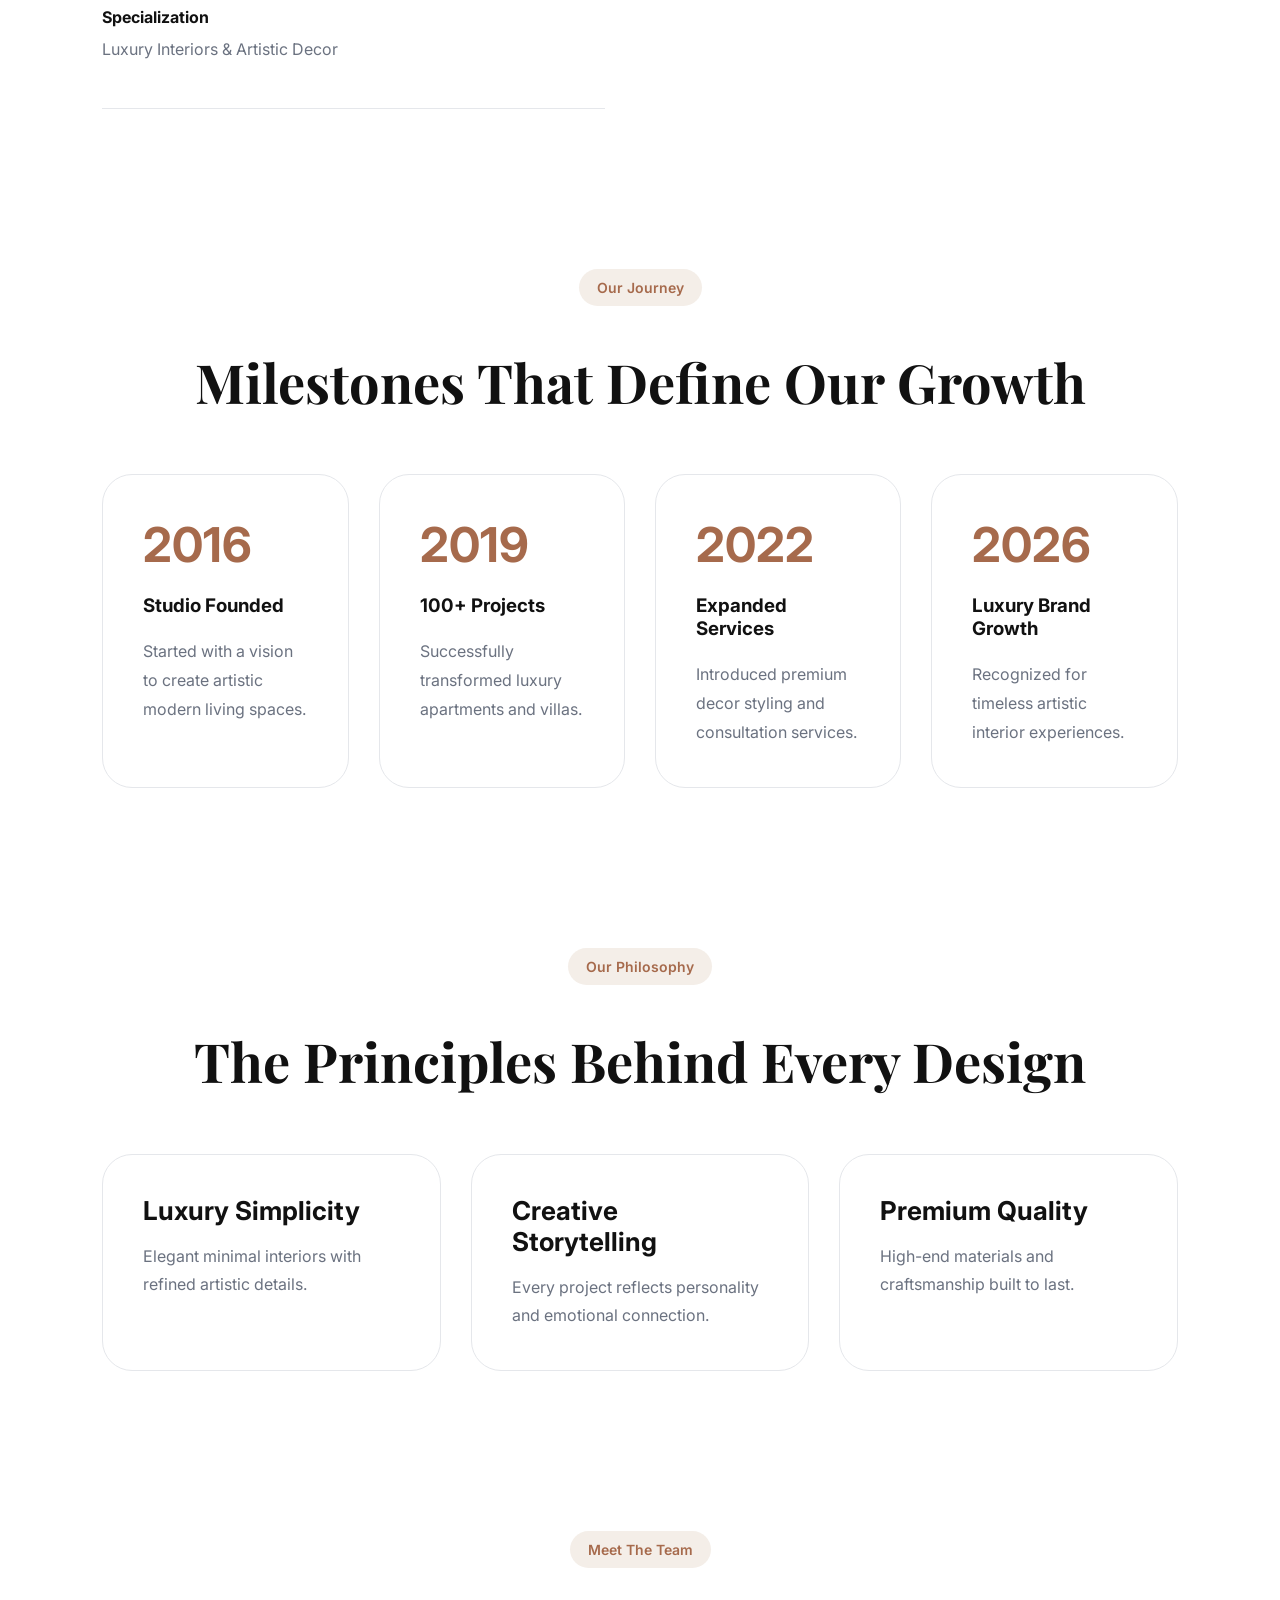
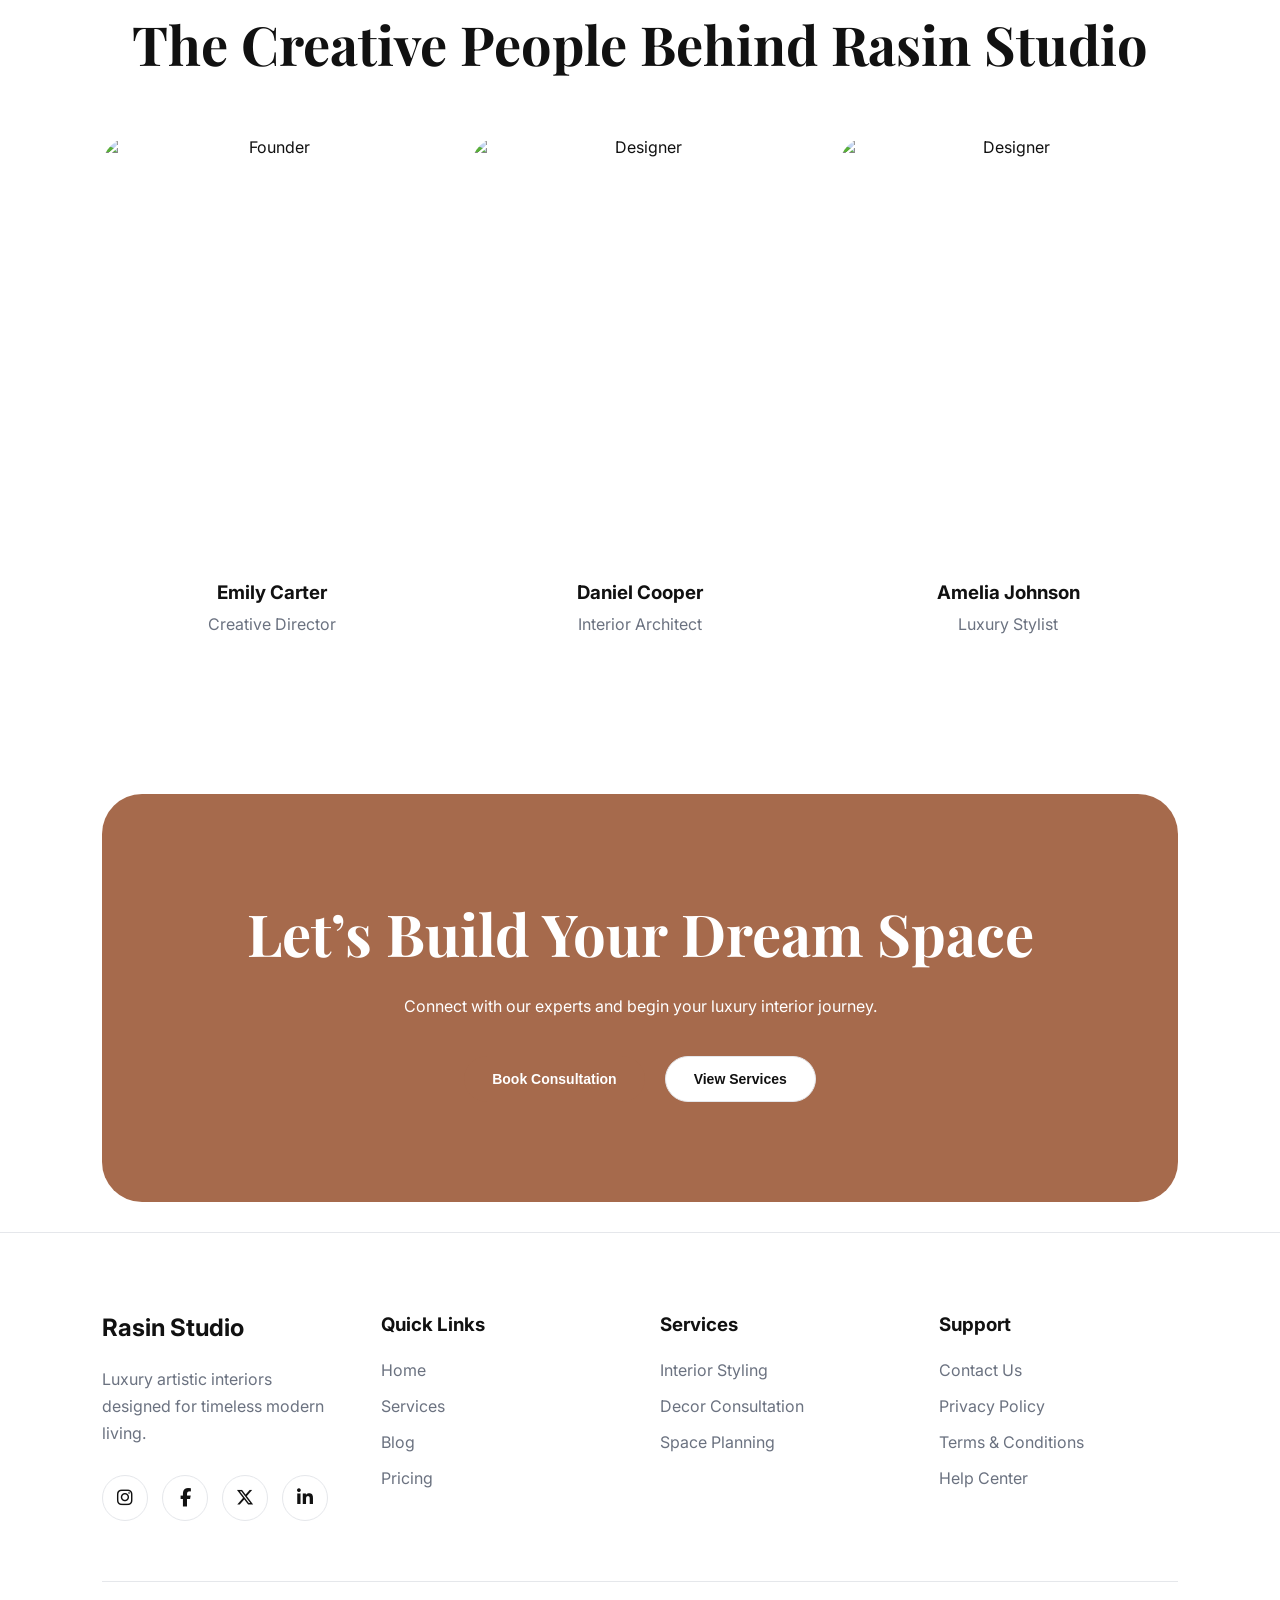
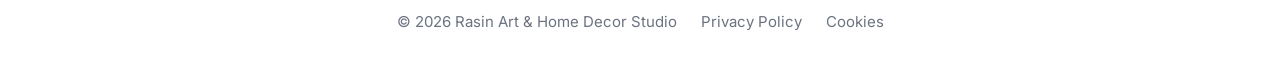
==== commit b98af08f: "first commit" ====
--- a/about.html
+++ b/about.html
@@ -469,6 +469,9 @@
       <p>
         © 2026 Rasin Art & Home Decor Studio
       </p>
+      <a href="#">Privacy Policy</a>
+
+  <a href="#">Cookies</a>
 
     </div>
 
--- a/about.css
+++ b/about.css
@@ -769,6 +769,36 @@
 
   color:var(--light-text);
 }
+.footer-bottom{
+
+  display:flex;
+
+  align-items:center;
+
+  justify-content:center;
+
+  gap:24px;
+
+  flex-wrap:wrap;
+
+  margin-top:60px;
+
+  padding-top:30px;
+
+  border-top:1px solid var(--border-color);
+}
+
+.footer-bottom p,
+.footer-bottom a{
+
+  margin:0;
+
+  color:var(--light-text);
+
+  text-decoration:none;
+
+  font-size:15px;
+}
 
 /* RESPONSIVE */
 
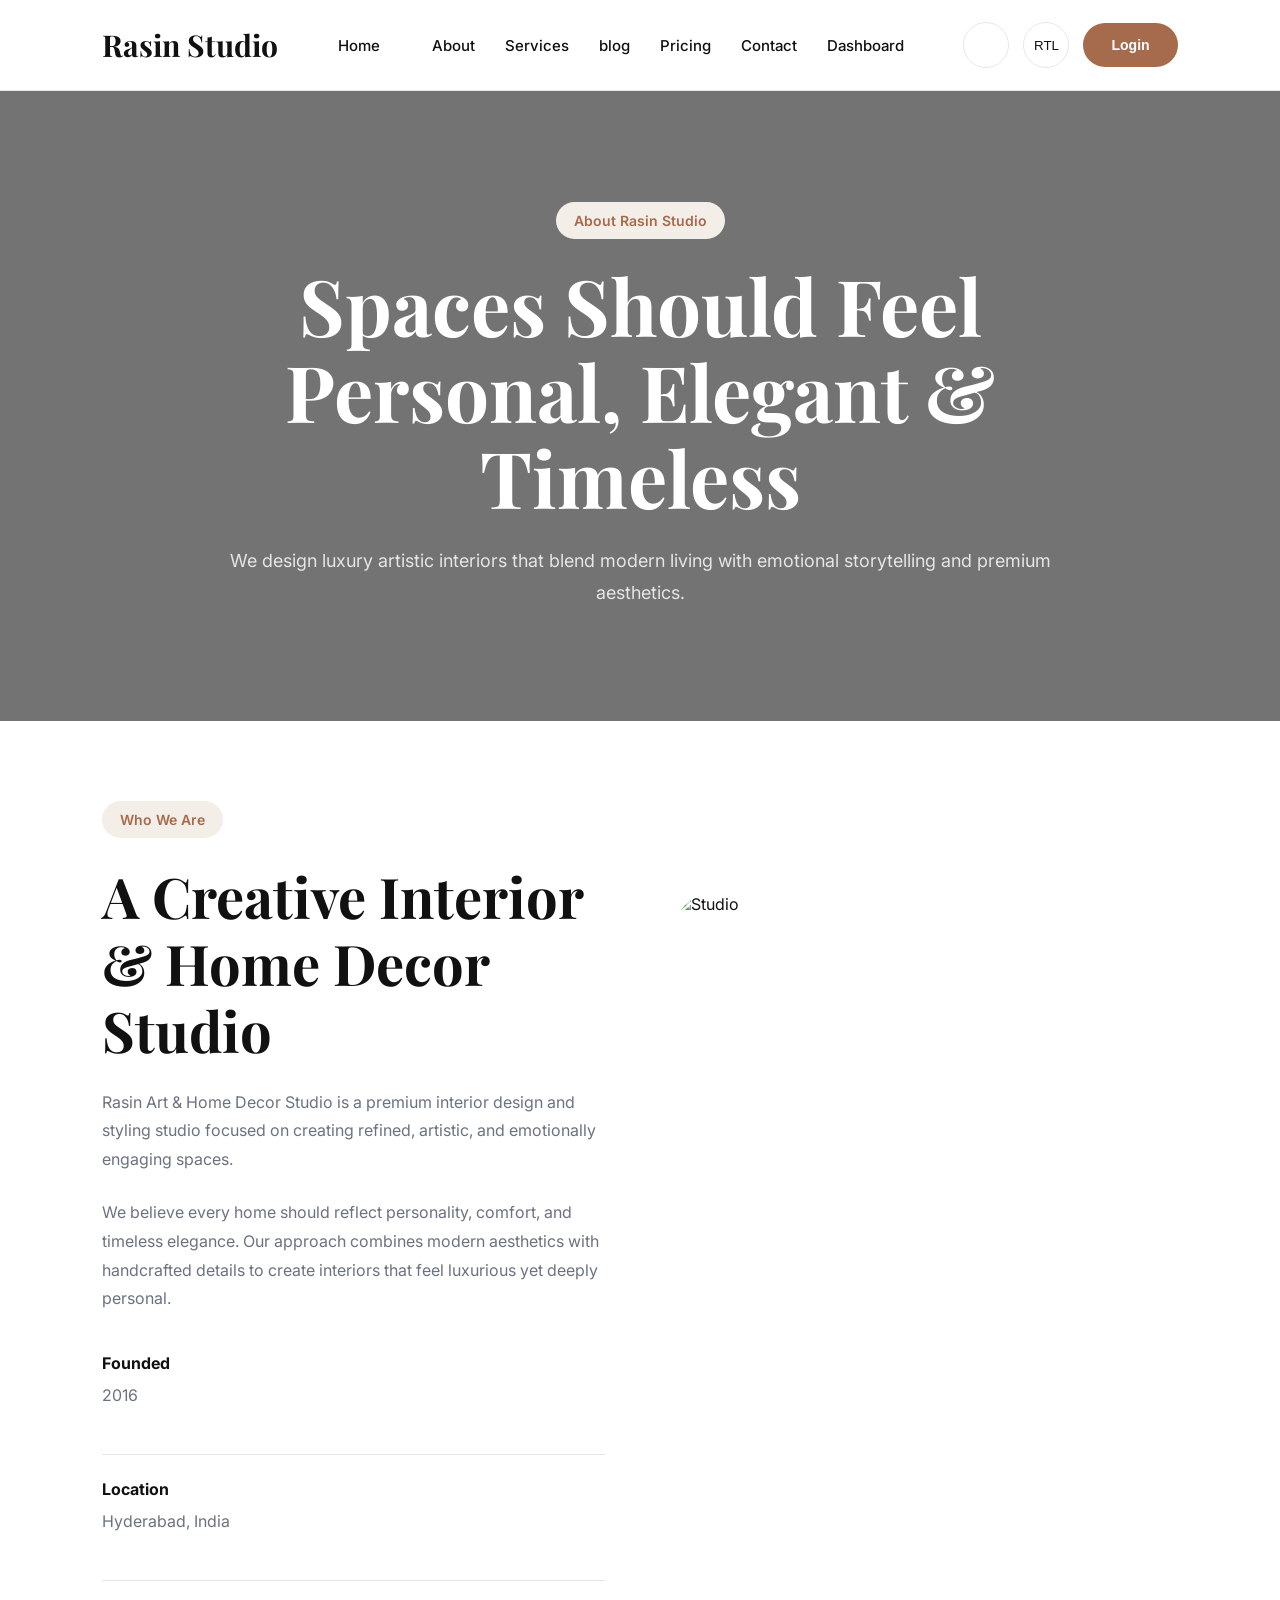
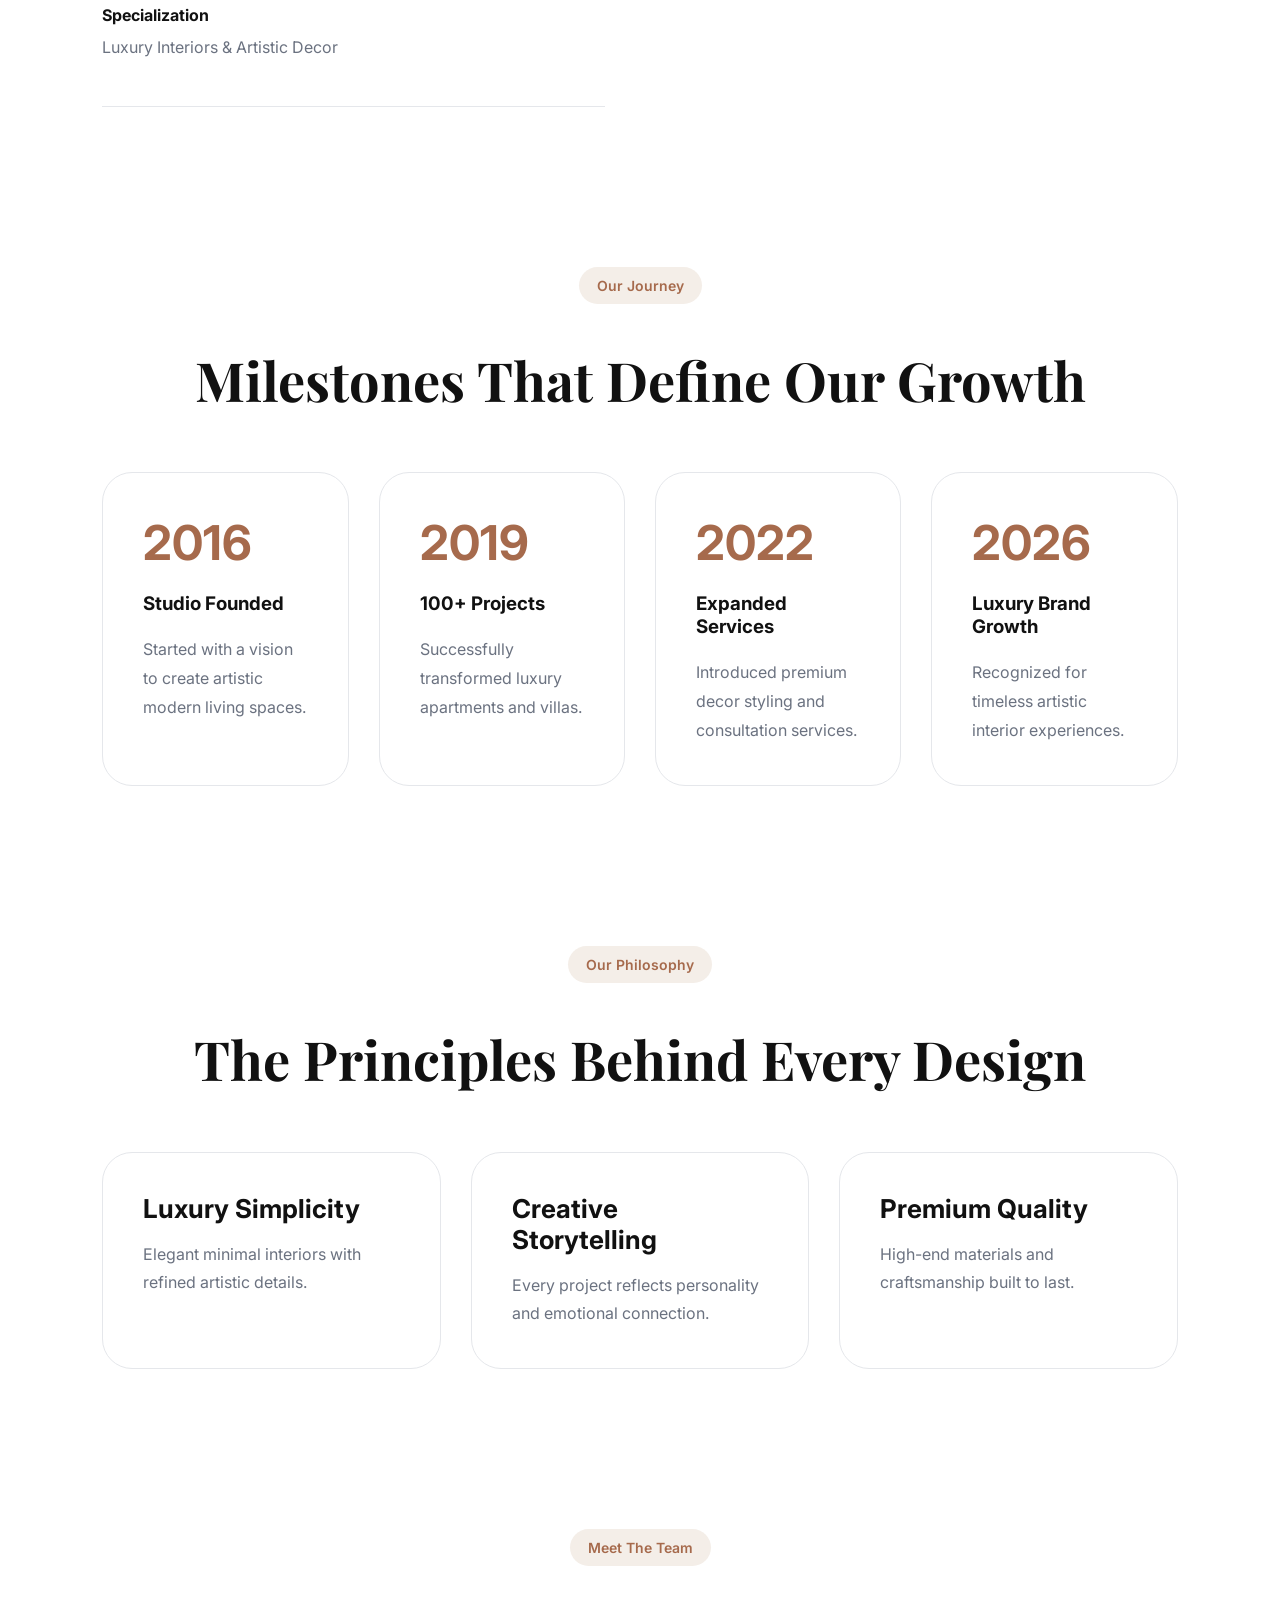
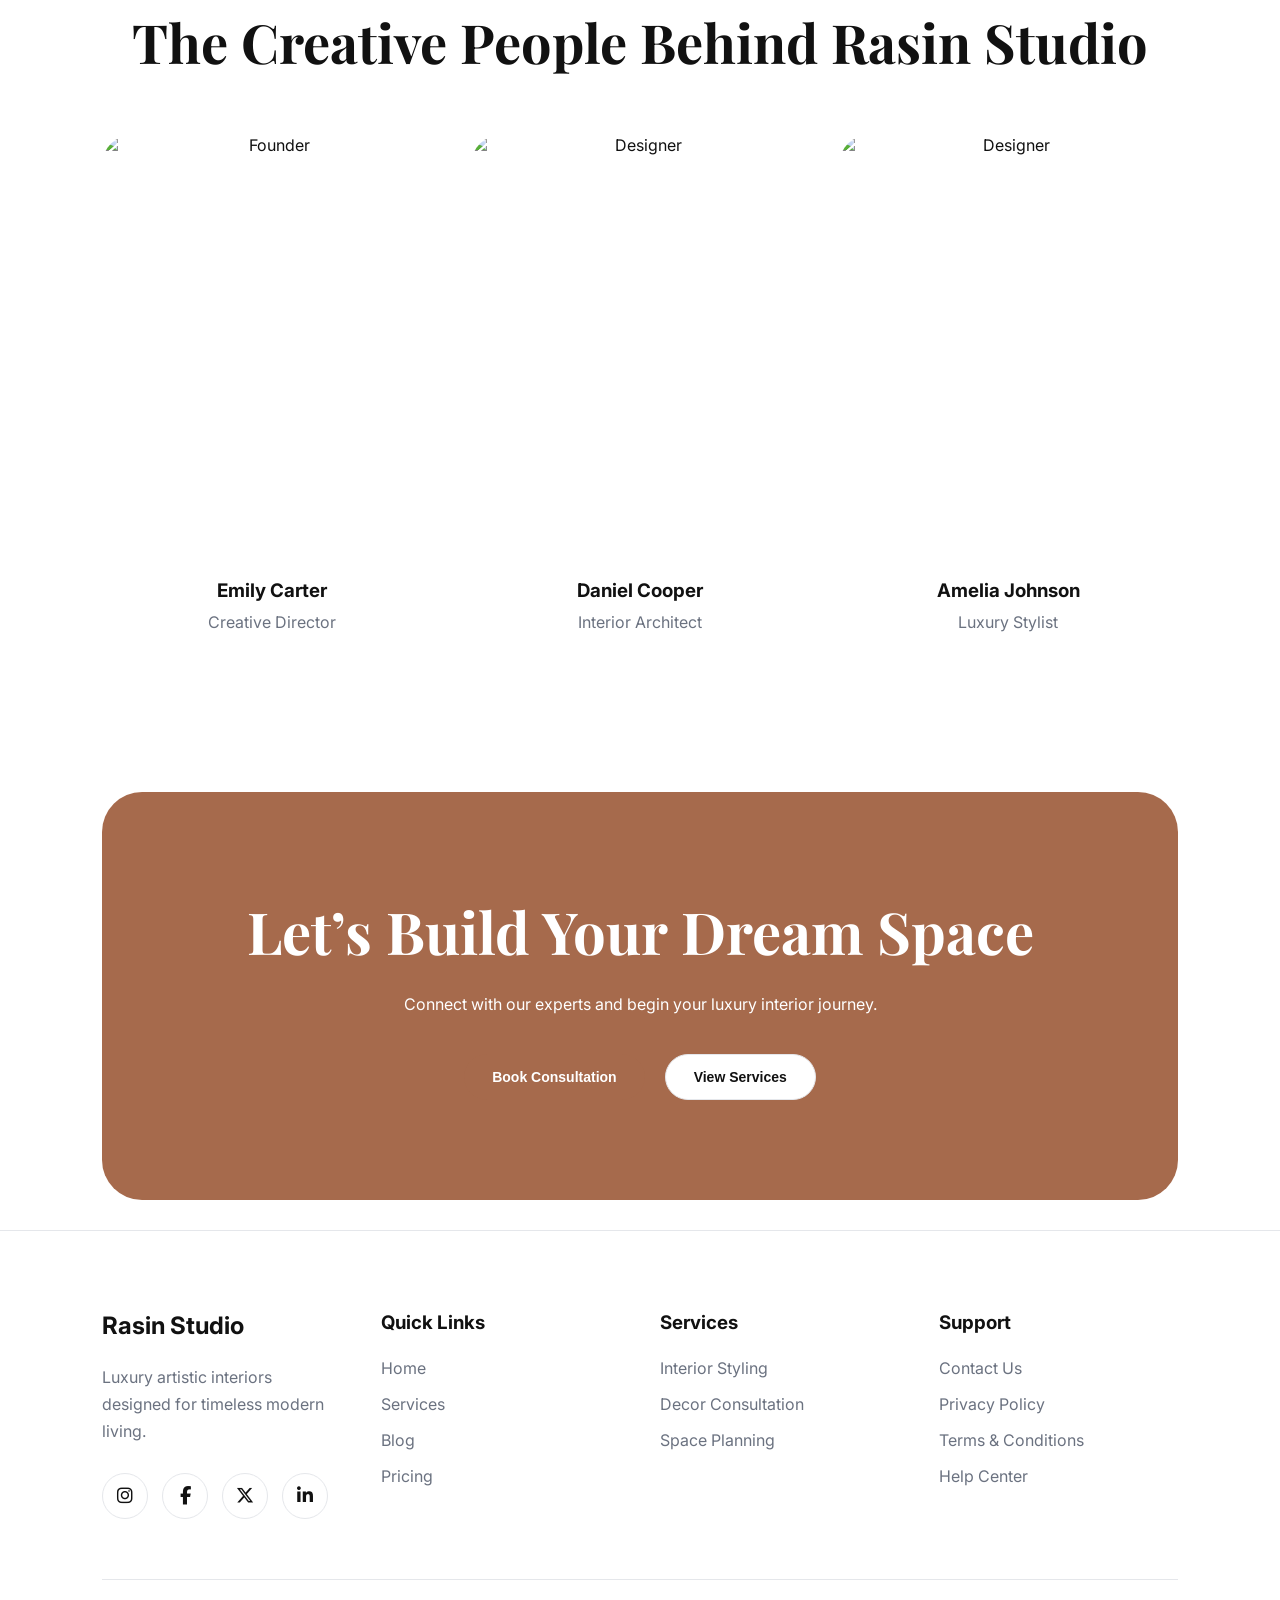
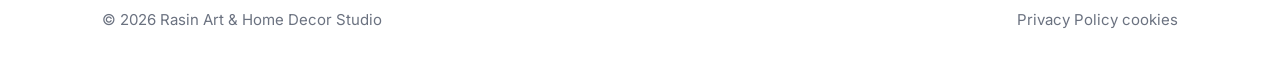
==== commit f1c117c4: "first commit" ====
--- a/about.html
+++ b/about.html
@@ -86,9 +86,7 @@
         <i data-lucide="moon"></i>
       </button>
 
-      <button class="rtl-btn">
-        RTL
-      </button>
+     <button class="icon-btn rtl-btn">RTL</button>
 
       <button class="primary-btn">
         Login
@@ -466,12 +464,10 @@
 
     <div class="footer-bottom">
 
-      <p>
+      <P>
         © 2026 Rasin Art & Home Decor Studio
       </p>
-      <a href="#">Privacy Policy</a>
-
-  <a href="#">Cookies</a>
+       <a href="#">Privacy Policy cookies</a>
 
     </div>
 
--- a/about.css
+++ b/about.css
@@ -249,14 +249,14 @@
 
   transform:translateY(-3px);
 }
-.rtl-btn{
+.icon-btn rtl-btn{
    padding: 14px 20px;
 
   border-radius: 999px;
 
   font-size: 14px;
   font-weight: 600;
-
+  color: var(--primary-color);
   cursor: pointer;
 
   transition: var(--transition);
@@ -798,6 +798,12 @@
   text-decoration:none;
 
   font-size:15px;
+}
+
+.footer-bottom{
+ display: flex;
+ gap:100px;
+ justify-content: space-between;
 }
 
 /* RESPONSIVE */
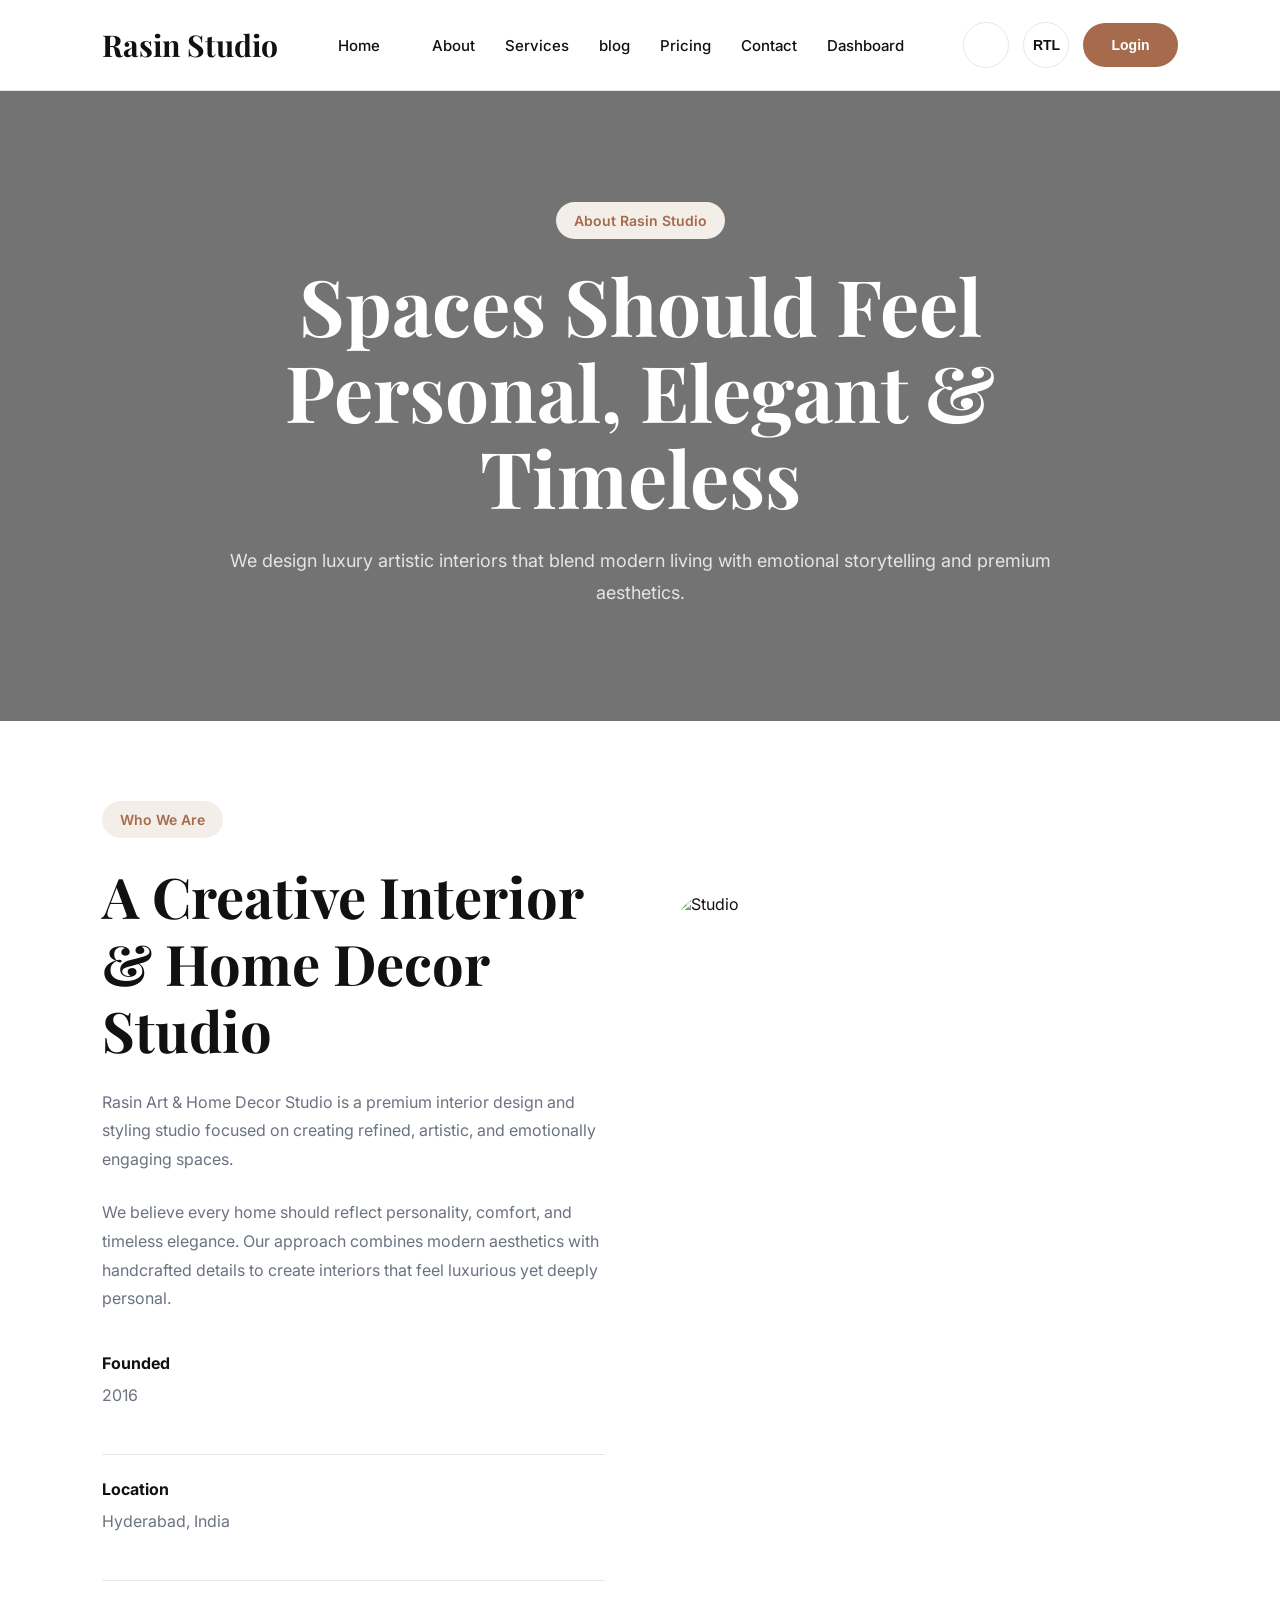
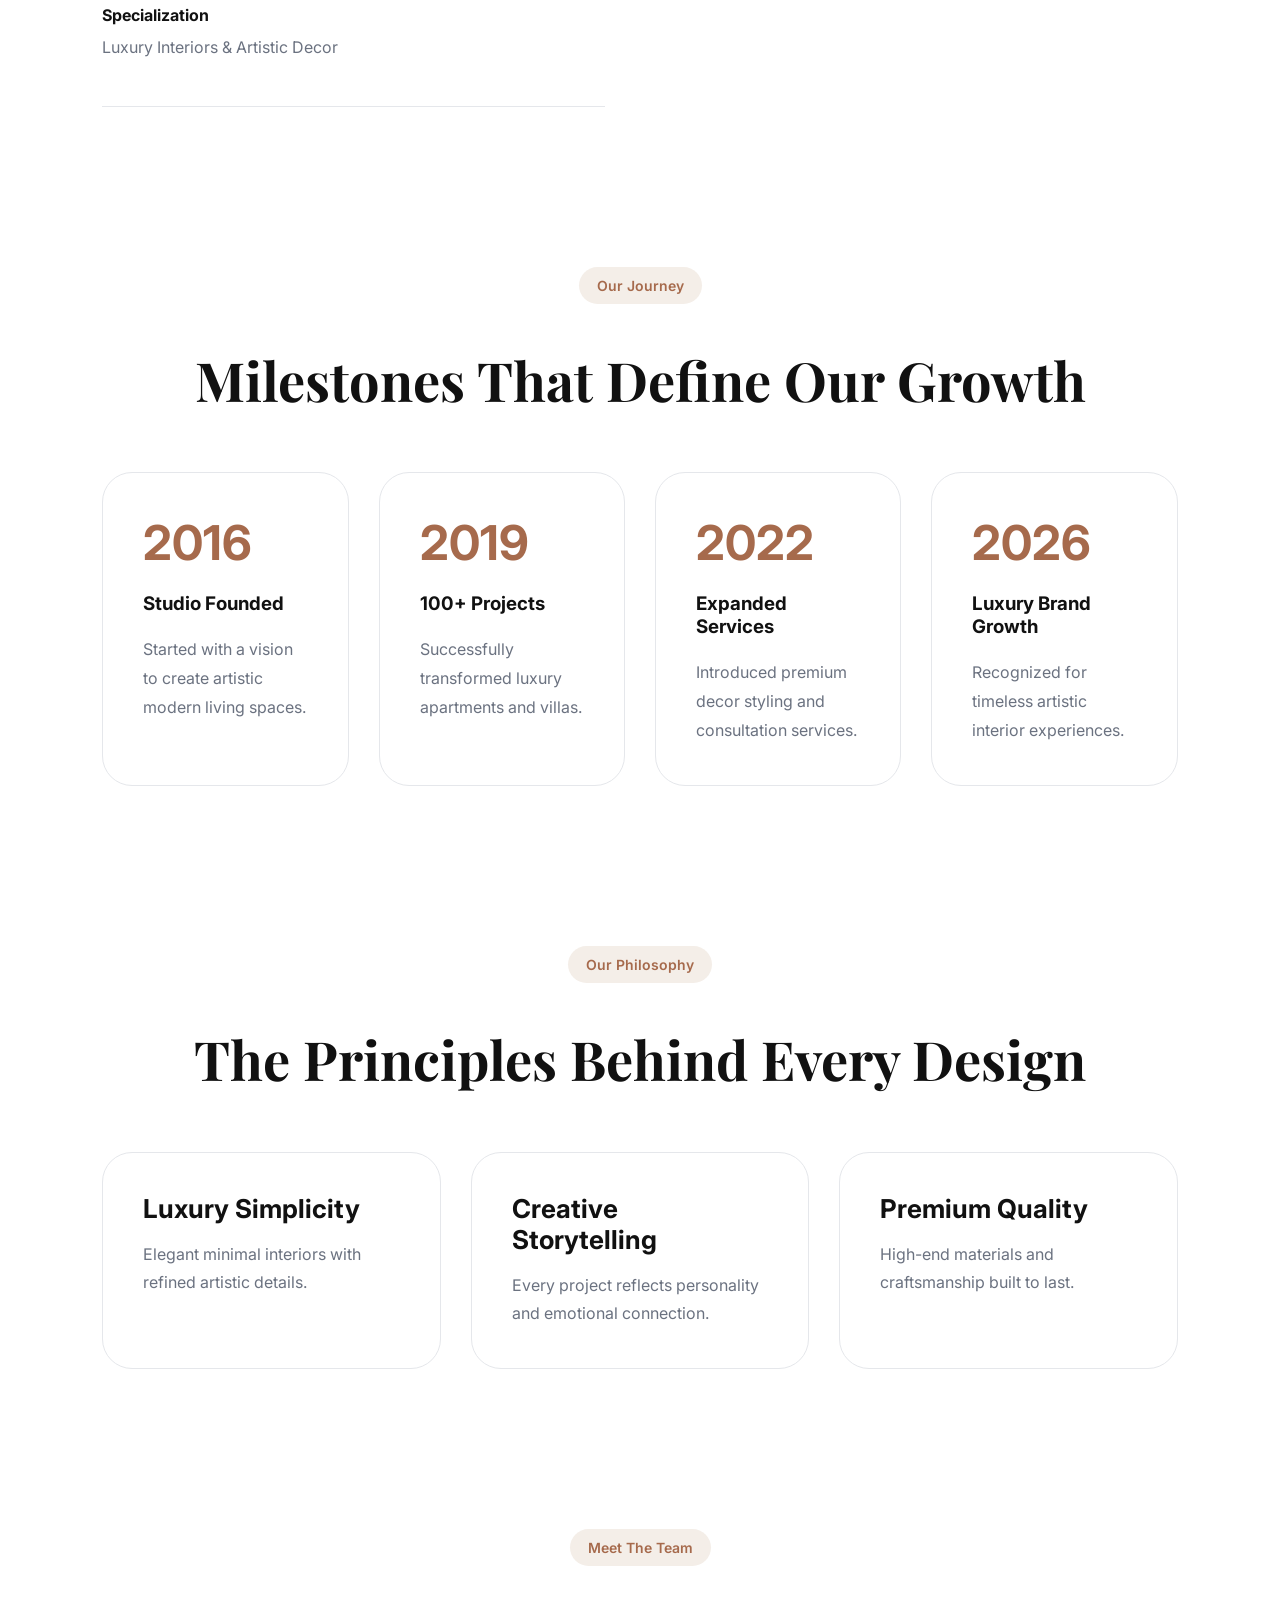
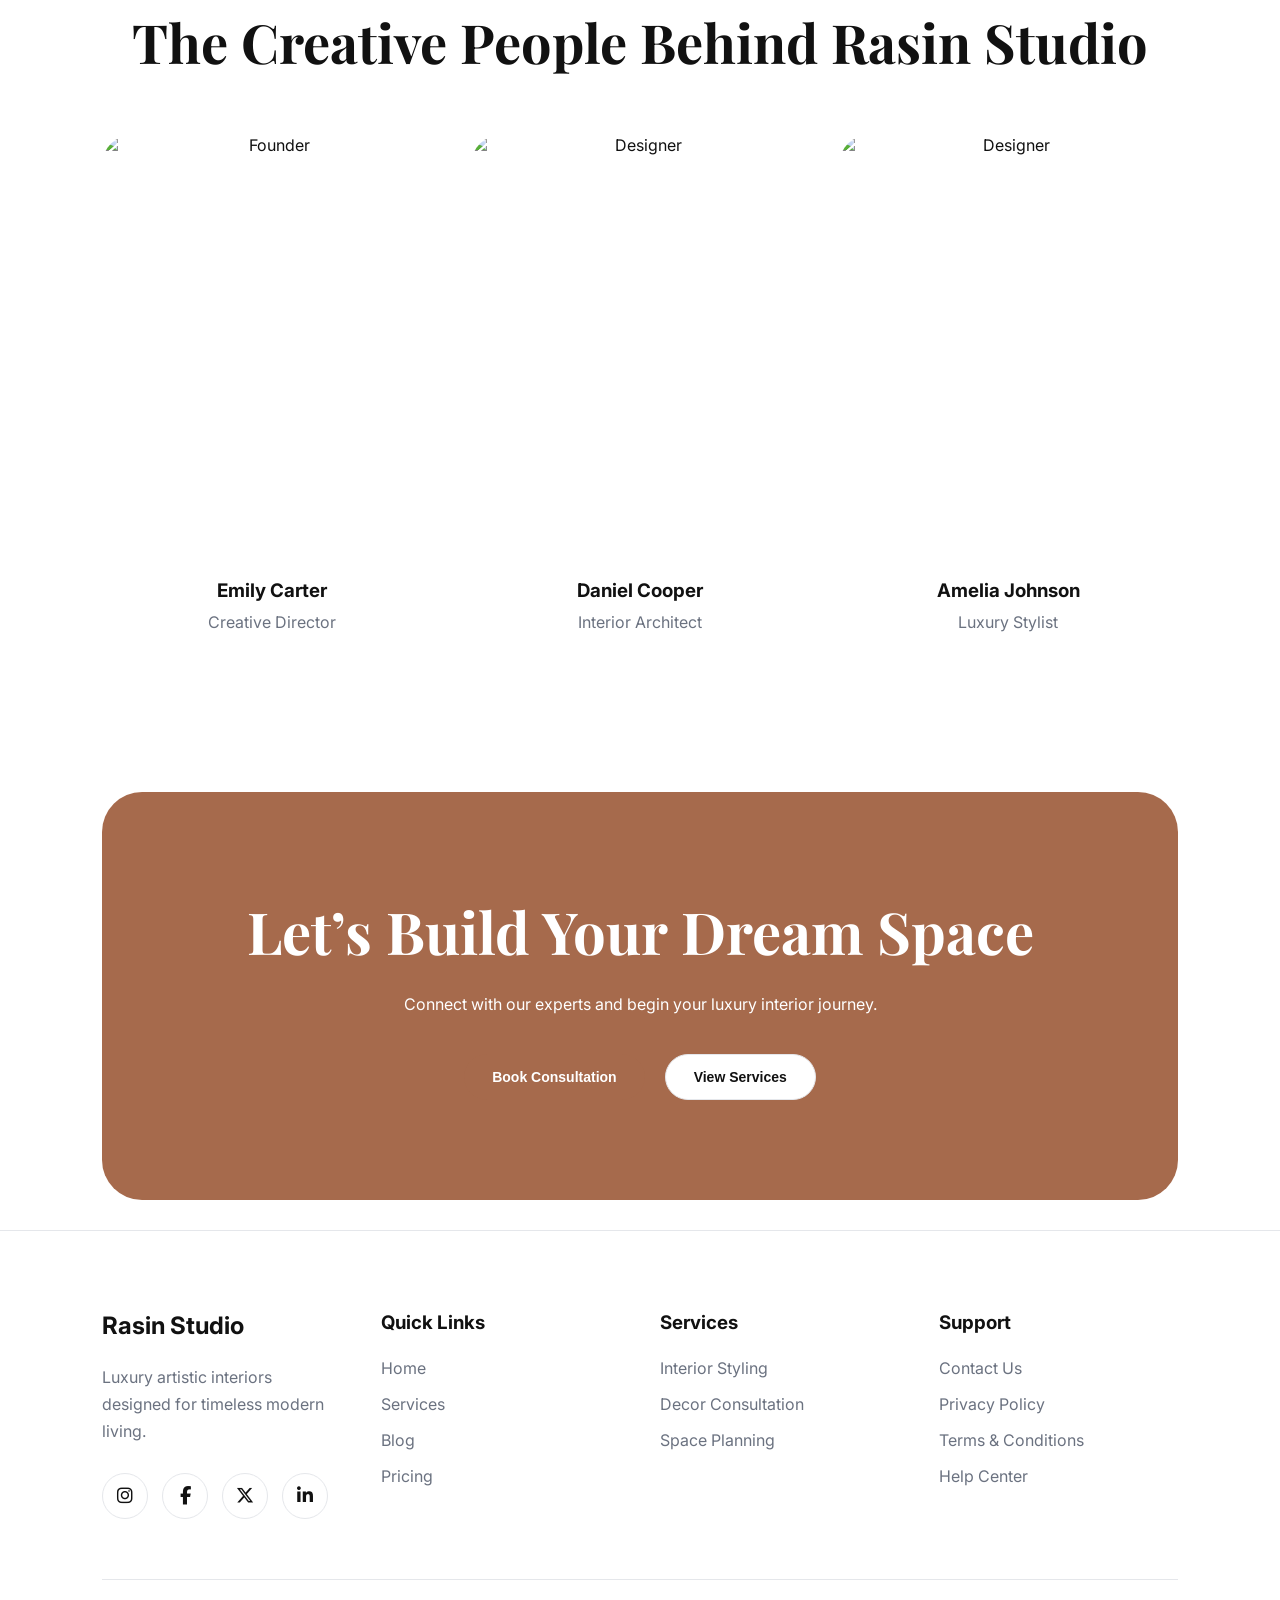
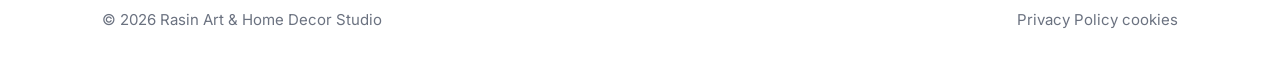
==== commit adbfb3b5: "first commit" ====
--- a/about.html
+++ b/about.html
@@ -25,7 +25,7 @@
 
   <!-- CSS -->
 
-  <link rel="stylesheet" href="about.css">
+  <link rel="stylesheet" href="css/about.css">
 
 </head>
 
@@ -44,6 +44,10 @@
       <h2>Rasin Studio</h2>
 
     </div>
+
+    <button class="menu-toggle">
+   <i data-lucide="menu"></i>
+</button>
 
     <nav class="navbar">
 
@@ -80,13 +84,18 @@
 
     </nav>
 
-    <div class="header-actions">
-
-      <button class="icon-btn">
-        <i data-lucide="moon"></i>
-      </button>
-
-     <button class="icon-btn rtl-btn">RTL</button>
+    
+
+     <div class="header-actions">
+
+      <button class="icon-btn dark-mode-btn">
+
+  <i data-lucide="moon"></i>
+
+</button>
+
+     
+    <button class="icon-btn rtl-btn">RTL</button>
 
       <button class="primary-btn">
         Login
@@ -475,9 +484,11 @@
 
   <!-- ICONS -->
 
-  <script>
-    lucide.createIcons();
-  </script>
+<script>
+  lucide.createIcons();
+</script>
+
+<script src="js/main.js"></script>
 
 </body>
 
--- a/css/about.css
+++ b/css/about.css
@@ -0,0 +1,1281 @@
+/* RESET */
+
+*{
+  margin:0;
+  padding:0;
+  box-sizing:border-box;
+}
+
+/* ROOT */
+
+:root{
+
+  --primary-color:#A66A4C;
+  --secondary-color:#F4EEE8;
+
+  --bg-color:#ffffff;
+  --card-bg:#ffffff;
+
+  --text-color:#111111;
+  --light-text:#6B7280;
+
+  --border-color:#E5E7EB;
+}
+
+/* BODY */
+
+body{
+
+  font-family:'Inter',sans-serif;
+
+  background:var(--bg-color);
+
+  color:var(--text-color);
+
+  overflow-x:hidden;
+}
+
+/* GLOBAL */
+
+img{
+  width:100%;
+  display:block;
+}
+
+section{
+  padding:80px 8%;
+}
+
+a{
+  text-decoration:none;
+}
+
+.center{
+  text-align:center;
+}
+
+
+/* HEADER */
+
+.header{
+
+  width:100%;
+
+  padding:22px 8%;
+
+  display:flex;
+  align-items:center;
+  justify-content:space-between;
+
+  position:sticky;
+  top:0;
+
+  z-index:1000;
+
+  background:rgba(255,255,255,0.9);
+
+  backdrop-filter:blur(12px);
+
+  border-bottom:1px solid var(--border-color);
+}
+
+/* LOGO */
+
+.logo h2{
+
+  font-family:'Playfair Display',serif;
+
+  font-size:30px;
+}
+
+/* NAVBAR */
+
+.navbar{
+
+  display:flex;
+  align-items:center;
+
+  gap:30px;
+}
+
+.navbar a{
+
+  color:var(--text-color);
+
+  font-size:15px;
+  font-weight:500;
+
+  transition:0.3s ease;
+}
+
+.navbar a:hover{
+
+  color:var(--primary-color);
+}
+
+/* DROPDOWN */
+
+.nav-dropdown{
+
+  position:relative;
+}
+
+/* HOME LINK */
+
+.nav-home{
+
+  display:flex;
+  align-items:center;
+
+  gap:6px;
+}
+
+/* ICON */
+
+.nav-home i{
+
+  width:16px;
+  height:16px;
+
+  transition:0.3s ease;
+}
+
+/* ROTATE */
+
+.nav-dropdown:hover .nav-home i{
+
+  transform:rotate(180deg);
+}
+
+/* MENU */
+
+.dropdown-menu{
+
+  position:absolute;
+
+  top:40px;
+  left:0;
+
+  width:180px;
+
+  background:var(--card-bg);
+
+  border:1px solid var(--border-color);
+
+  border-radius:18px;
+
+  padding:14px;
+
+  display:flex;
+  flex-direction:column;
+
+  gap:10px;
+
+  opacity:0;
+  visibility:hidden;
+
+  transform:translateY(10px);
+
+  transition:0.3s ease;
+
+  z-index:999;
+}
+
+/* SHOW */
+
+.nav-dropdown:hover .dropdown-menu{
+
+  opacity:1;
+  visibility:visible;
+
+  transform:translateY(0);
+}
+
+/* DROPDOWN LINKS */
+
+.dropdown-menu a{
+
+  padding:10px 14px;
+
+  border-radius:12px;
+}
+
+.dropdown-menu a:hover{
+
+  background:var(--secondary-color);
+
+  color:var(--primary-color);
+}
+
+/* ACTIONS */
+
+.header-actions{
+
+  display:flex;
+  align-items:center;
+
+  gap:14px;
+}
+
+/* BUTTONS */
+
+.primary-btn,
+.secondary-btn{
+
+  padding:14px 28px;
+
+  border-radius:999px;
+
+  font-size:14px;
+  font-weight:600;
+
+  cursor:pointer;
+
+  transition:0.3s ease;
+}
+
+/* PRIMARY */
+
+.primary-btn{
+
+  background:var(--primary-color);
+
+  color:white;
+
+  border:none;
+}
+
+.primary-btn:hover{
+
+  transform:translateY(-3px);
+}
+.icon-btn rtl-btn{
+   padding: 14px 20px;
+
+  border-radius: 999px;
+
+  font-size: 14px;
+  font-weight: 600;
+  color: var(--primary-color);
+  cursor: pointer;
+
+  transition: var(--transition);
+}
+
+/* SECONDARY */
+
+.secondary-btn{
+
+  background:transparent;
+
+  border:1px solid var(--border-color);
+
+  color:var(--text-color);
+}
+
+.secondary-btn:hover{
+
+  border-color:var(--primary-color);
+
+  color:var(--primary-color);
+}
+
+/* WHITE BTN */
+
+.white-btn{
+
+  background:white;
+
+  color:#111111;
+}
+
+/* ICON BUTTON */
+
+.icon-btn{
+
+  width:46px;
+  height:46px;
+
+  border-radius:50%;
+
+  border:1px solid var(--border-color);
+
+  background:transparent;
+
+  display:flex;
+  align-items:center;
+  justify-content:center;
+
+  cursor:pointer;
+
+  color:var(--text-color);
+}
+.icon-btn rtl-btn{
+   padding: 14px 20px;
+
+  border-radius: 999px;
+
+  font-size: 14px;
+  font-weight: 600;
+  color: var(--primary-color);
+  cursor: pointer;
+
+  transition: var(--transition);
+}
+.rtl-btn{
+
+  padding:14px 20px;
+
+  border-radius:999px;
+
+  border:1px solid var(--border-color);
+
+  background:transparent;
+
+  color:var(--text-color);
+
+  font-size:14px;
+  font-weight:600;
+
+  cursor:pointer;
+
+  transition:0.3s ease;
+}
+
+/* HERO */
+
+.about-hero{
+
+  min-height:70vh;
+
+  display:flex;
+  align-items:center;
+  justify-content:center;
+
+  text-align:center;
+
+  background-image:url('https://images.unsplash.com/photo-1505693416388-ac5ce068fe85?q=80&w=1400&auto=format&fit=crop');
+
+  background-size:cover;
+  background-position:center;
+
+  position:relative;
+}
+
+.about-hero::before{
+
+  content:"";
+
+  position:absolute;
+
+  inset:0;
+
+  background:rgba(0,0,0,0.55);
+}
+
+.hero-content{
+
+  position:relative;
+
+  z-index:10;
+
+  max-width:900px;
+}
+
+/* TAG */
+
+.hero-tag,
+.section-tag{
+
+  display:inline-block;
+
+  padding:10px 18px;
+
+  background:var(--secondary-color);
+
+  color:var(--primary-color);
+
+  border-radius:999px;
+
+  margin-bottom:24px;
+
+  font-size:14px;
+  font-weight:600;
+}
+
+/* HERO TEXT */
+
+.hero-content h1{
+
+  font-size:78px;
+
+  line-height:1.1;
+
+  color:white;
+
+  font-family:'Playfair Display',serif;
+
+  margin-bottom:24px;
+}
+
+.hero-content p{
+
+  font-size:18px;
+
+  line-height:1.8;
+
+  color:#e5e5e5;
+}
+
+/* ABOUT COMPANY */
+
+.about-company{
+
+  display:grid;
+  grid-template-columns:repeat(2,1fr);
+
+  gap:70px;
+
+  align-items:center;
+}
+
+/* LEFT */
+
+.about-left h2{
+
+  font-size:56px;
+
+  line-height:1.2;
+
+  font-family:'Playfair Display',serif;
+
+  margin-bottom:24px;
+}
+
+.about-left p{
+
+  color:var(--light-text);
+
+  line-height:1.8;
+
+  margin-bottom:24px;
+}
+
+/* DETAILS */
+
+.about-details{
+
+  display:flex;
+  flex-direction:column;
+
+  gap:24px;
+
+  margin-top:40px;
+}
+
+.detail-item{
+
+  padding-bottom:20px;
+
+  border-bottom:1px solid var(--border-color);
+}
+
+.detail-item h4{
+
+  margin-bottom:8px;
+}
+
+/* RIGHT IMAGE */
+
+.about-right img{
+
+  height:720px;
+
+  object-fit:cover;
+
+  border-radius:36px;
+}
+
+/* SECTION TITLE */
+
+.section-title{
+
+  margin-bottom:60px;
+}
+
+.section-title h2{
+
+  font-size:54px;
+
+  line-height:1.2;
+
+  font-family:'Playfair Display',serif;
+
+  margin-top:20px;
+}
+
+/* JOURNEY */
+
+.journey-grid{
+
+  display:grid;
+  grid-template-columns:repeat(4,1fr);
+
+  gap:30px;
+}
+
+.journey-card{
+
+  padding:40px;
+
+  border-radius:30px;
+
+  background:var(--card-bg);
+
+  border:1px solid var(--border-color);
+}
+
+.journey-card span{
+
+  font-size:48px;
+
+  color:var(--primary-color);
+
+  font-weight:700;
+}
+
+.journey-card h3{
+
+  margin:20px 0;
+}
+
+.journey-card p{
+
+  color:var(--light-text);
+
+  line-height:1.8;
+}
+
+/* VALUES */
+
+.values-grid{
+
+  display:grid;
+  grid-template-columns:repeat(3,1fr);
+
+  gap:30px;
+}
+
+.value-card{
+
+  padding:40px;
+
+  border-radius:30px;
+
+  background:var(--card-bg);
+
+  border:1px solid var(--border-color);
+
+  transition:0.3s ease;
+}
+
+.value-card:hover{
+
+  transform:translateY(-8px);
+}
+
+.value-card i{
+
+  width:52px;
+  height:52px;
+
+  color:var(--primary-color);
+
+  margin-bottom:24px;
+}
+
+.value-card h3{
+
+  font-size:26px;
+
+  margin-bottom:16px;
+}
+
+.value-card p{
+
+  color:var(--light-text);
+
+  line-height:1.8;
+}
+
+/* TEAM */
+
+.team-grid{
+
+  display:grid;
+  grid-template-columns:repeat(3,1fr);
+
+  gap:30px;
+}
+
+.team-card{
+
+  text-align:center;
+}
+
+.team-card img{
+
+  height:420px;
+
+  object-fit:cover;
+
+  border-radius:30px;
+
+  margin-bottom:24px;
+}
+
+.team-card h3{
+
+  margin-bottom:10px;
+}
+
+.team-card p{
+
+  color:var(--light-text);
+}
+
+/* CTA */
+
+.cta-box{
+
+  padding:100px;
+
+  border-radius:40px;
+
+  background:var(--primary-color);
+
+  text-align:center;
+
+  color:white;
+}
+
+.cta-box h2{
+
+  font-size:58px;
+
+  font-family:'Playfair Display',serif;
+
+  margin-bottom:24px;
+}
+
+.cta-box p{
+
+  margin-bottom:40px;
+}
+
+.cta-buttons{
+
+  display:flex;
+  justify-content:center;
+
+  gap:20px;
+}
+
+/* FOOTER */
+
+.footer{
+
+  padding:80px 8% 30px;
+
+  border-top:1px solid var(--border-color);
+}
+
+/* GRID */
+
+.footer-grid{
+
+  display:grid;
+  grid-template-columns:repeat(4,1fr);
+
+  gap:40px;
+}
+
+/* TITLES */
+
+.footer-grid h2,
+.footer-grid h3{
+
+  margin-bottom:24px;
+}
+
+/* PARAGRAPH */
+
+.footer-grid p{
+
+  color:var(--light-text);
+
+  line-height:1.7;
+}
+
+/* LINKS */
+
+.footer-grid a{
+
+  display:block;
+
+  width:fit-content;
+
+  color:var(--light-text);
+
+  margin-bottom:16px;
+
+  transition:0.3s ease;
+}
+
+.footer-grid a:hover{
+
+  color:var(--primary-color);
+}
+
+/* SOCIAL */
+
+.social-icons{
+
+  display:flex;
+  align-items:center;
+
+  gap:14px;
+
+  margin-top:28px;
+}
+
+.social-icons a{
+
+  width:46px;
+  height:46px;
+
+  margin-bottom:0;
+
+  border-radius:50%;
+
+  border:1px solid var(--border-color);
+
+  display:flex;
+  align-items:center;
+  justify-content:center;
+
+  font-size:18px;
+
+  color:var(--text-color);
+
+  transition:0.3s ease;
+}
+
+.social-icons a:hover{
+
+  background:var(--primary-color);
+
+  border-color:var(--primary-color);
+
+  color:white;
+
+  transform:translateY(-4px);
+}
+
+/* FOOTER BOTTOM */
+
+.footer{
+  margin-top: -50px;
+}
+
+.footer-bottom{
+
+  margin-top:60px;
+
+  padding-top:30px;
+
+  border-top:1px solid var(--border-color);
+
+  text-align:center;
+
+  color:var(--light-text);
+}
+.footer-bottom{
+
+  display:flex;
+
+  align-items:center;
+
+  justify-content:center;
+
+  gap:24px;
+
+  flex-wrap:wrap;
+
+  margin-top:60px;
+
+  padding-top:30px;
+
+  border-top:1px solid var(--border-color);
+}
+
+.footer-bottom p,
+.footer-bottom a{
+
+  margin:0;
+
+  color:var(--light-text);
+
+  text-decoration:none;
+
+  font-size:15px;
+}
+
+.footer-bottom{
+ display: flex;
+ gap:100px;
+ justify-content: space-between;
+}
+
+/* RTL MODE */
+
+body.rtl-mode{
+
+  direction: rtl;
+}
+
+/* FIX FLEX */
+
+body.rtl-mode .header,
+body.rtl-mode .navbar,
+body.rtl-mode .hero,
+body.rtl-mode .about-section,
+body.rtl-mode .services-grid,
+body.rtl-mode .why-grid,
+body.rtl-mode .process-grid,
+body.rtl-mode .pricing-grid,
+body.rtl-mode .footer-grid{
+
+  direction: rtl;
+}
+
+body.dark-mode .header{
+
+  background:rgba(17,17,17,0.9);
+}
+/* DARK MODE */
+
+body.dark-mode{
+
+  --bg-color:#111111;
+  --card-bg:#1B1B1B;
+
+  --text-color:#ffffff;
+  --light-text:#B3B3B3;
+
+  --border-color:#2A2A2A;
+}
+
+/* HEADER */
+
+body.dark-mode .header{
+
+  background:rgba(17,17,17,0.95);
+}
+
+/* RTL */
+
+body.rtl-mode{
+
+  direction:rtl;
+}
+
+/* SMOOTH */
+
+*{
+
+  transition:
+  background 0.3s ease,
+  color 0.3s ease,
+  border-color 0.3s ease;
+}
+
+
+/* HAMBURGER */
+
+.menu-toggle{
+
+  display:none;
+
+  width:46px;
+  height:46px;
+
+  border-radius:50%;
+
+  border:1px solid var(--border-color);
+
+  background:transparent;
+
+  align-items:center;
+  justify-content:center;
+
+  cursor:pointer;
+
+  color:var(--text-color);
+}
+
+/* =========================
+   DARK MODE COMPLETE FIX
+========================= */
+
+body.dark-mode{
+
+  background:#111111;
+  color:#ffffff;
+}
+
+/* Sections */
+
+body.dark-mode section,
+body.dark-mode footer{
+  background:#111111;
+}
+
+/* Cards */
+
+body.dark-mode .journey-card,
+body.dark-mode .value-card,
+body.dark-mode .team-card,
+body.dark-mode .cta-box,
+body.dark-mode .dropdown-menu{
+
+  background:#1B1B1B;
+
+  border-color:#2A2A2A;
+}
+
+/* Buttons */
+
+body.dark-mode .secondary-btn,
+body.dark-mode .icon-btn,
+body.dark-mode .rtl-btn{
+
+  border-color:#2A2A2A;
+
+  color:#ffffff;
+}
+
+/* Navbar Links */
+
+body.dark-mode .navbar a,
+body.dark-mode .footer-grid a{
+
+  color:#ffffff;
+}
+
+/* Paragraphs */
+
+body.dark-mode p{
+
+  color:#B3B3B3;
+}
+
+/* Footer */
+
+body.dark-mode .footer{
+
+  border-color:#2A2A2A;
+}
+
+/* Hero Overlay */
+
+body.dark-mode .about-hero::before{
+
+  background:rgba(0,0,0,0.7);
+}
+
+/* =========================
+   RTL MODE COMPLETE FIX
+========================= */
+
+body.rtl-mode{
+  direction:rtl;
+}
+
+/* Text */
+
+body.rtl-mode .hero-content,
+body.rtl-mode .about-left,
+body.rtl-mode .section-title,
+body.rtl-mode .footer-grid{
+  text-align:right;
+}
+
+/* Flex Reverse */
+
+body.rtl-mode .header,
+body.rtl-mode .navbar,
+body.rtl-mode .header-actions,
+body.rtl-mode .cta-buttons{
+  flex-direction:row-reverse;
+}
+
+/* Grid Alignment */
+
+body.rtl-mode .about-company{
+  direction:rtl;
+}
+
+/* Dropdown */
+
+body.rtl-mode .dropdown-menu{
+  left:auto;
+  right:0;
+}
+
+/* RESPONSIVE */
+
+/* =========================================
+   RESPONSIVE
+========================================= */
+
+@media (max-width:1200px){
+
+  .journey-grid,
+  .values-grid,
+  .team-grid{
+    grid-template-columns:repeat(2,1fr);
+  }
+
+  .section-title h2,
+  .about-left h2{
+    font-size:46px;
+  }
+
+}
+
+
+/* =========================================
+   TABLET
+========================================= */
+
+@media (max-width:1100px){
+
+  section{
+    padding:80px 6%;
+  }
+
+  .header{
+    padding:20px 6%;
+  }
+
+  /* HAMBURGER */
+
+  .header-actions{
+    display:none;
+  }
+
+  .menu-toggle{
+    display:flex;
+    margin-left:auto;
+  }
+
+  /* MOBILE NAVBAR */
+
+  .navbar{
+
+    position:absolute;
+
+    top:100%;
+    left:0;
+
+    width:100%;
+
+    background:var(--card-bg);
+
+    border-top:1px solid var(--border-color);
+
+    padding:30px 6%;
+
+    display:none;
+
+    flex-direction:column;
+
+    align-items:flex-start;
+
+    gap:24px;
+  }
+
+  .navbar.active{
+    display:flex;
+  }
+
+  /* HERO */
+
+  .about-hero{
+    min-height:60vh;
+    padding:120px 20px 80px;
+  }
+
+  .hero-content{
+    max-width:700px;
+    margin:auto;
+  }
+
+  .hero-content h1{
+    font-size:54px;
+  }
+
+  /* ABOUT */
+
+  .about-company{
+    grid-template-columns:1fr;
+    gap:50px;
+  }
+
+  .about-right img{
+    height:550px;
+  }
+
+  /* TITLES */
+
+  .section-title h2,
+  .about-left h2{
+    font-size:42px;
+  }
+
+  /* GRID */
+
+  .footer-grid{
+    grid-template-columns:repeat(2,1fr);
+  }
+
+}
+
+
+/* =========================================
+   MOBILE
+========================================= */
+
+@media (max-width:768px){
+
+  section{
+    padding:60px 5%;
+  }
+
+  .header{
+    padding:18px 5%;
+  }
+
+  /* HERO */
+
+  .about-hero{
+    min-height:70vh;
+    padding:120px 20px 60px;
+  }
+
+  .hero-content{
+    max-width:100%;
+    padding:0 10px;
+  }
+
+  .hero-content h1{
+
+    font-size:30px;
+
+    line-height:1.2;
+
+    margin-bottom:18px;
+  }
+
+  .hero-content p{
+
+    font-size:14px;
+
+    line-height:1.8;
+  }
+
+  .hero-tag{
+    font-size:12px;
+    padding:8px 14px;
+  }
+
+  /* ABOUT */
+
+  .about-company{
+    grid-template-columns:1fr;
+    gap:40px;
+  }
+
+  .about-left h2{
+    font-size:30px;
+  }
+
+  .about-right img{
+    height:320px;
+  }
+
+  .about-details{
+    gap:18px;
+  }
+
+  /* TITLES */
+
+  .section-title{
+    margin-bottom:40px;
+  }
+
+  .section-title h2{
+    font-size:32px;
+  }
+
+  /* GRID */
+
+  .journey-grid,
+  .values-grid,
+  .team-grid,
+  .footer-grid{
+    grid-template-columns:1fr;
+  }
+
+  /* CARDS */
+
+  .journey-card,
+  .value-card{
+    padding:30px;
+  }
+
+  .team-card img{
+    height:320px;
+  }
+
+  /* CTA */
+
+  .cta-box{
+    padding:50px 24px;
+  }
+
+  .cta-box h2{
+    font-size:32px;
+  }
+
+  .cta-buttons{
+    flex-direction:column;
+  }
+
+  .cta-buttons button{
+    width:100%;
+  }
+
+  /* FOOTER */
+
+  .footer-bottom{
+
+    flex-direction:column;
+
+    gap:16px;
+
+    text-align:center;
+  }
+
+}
